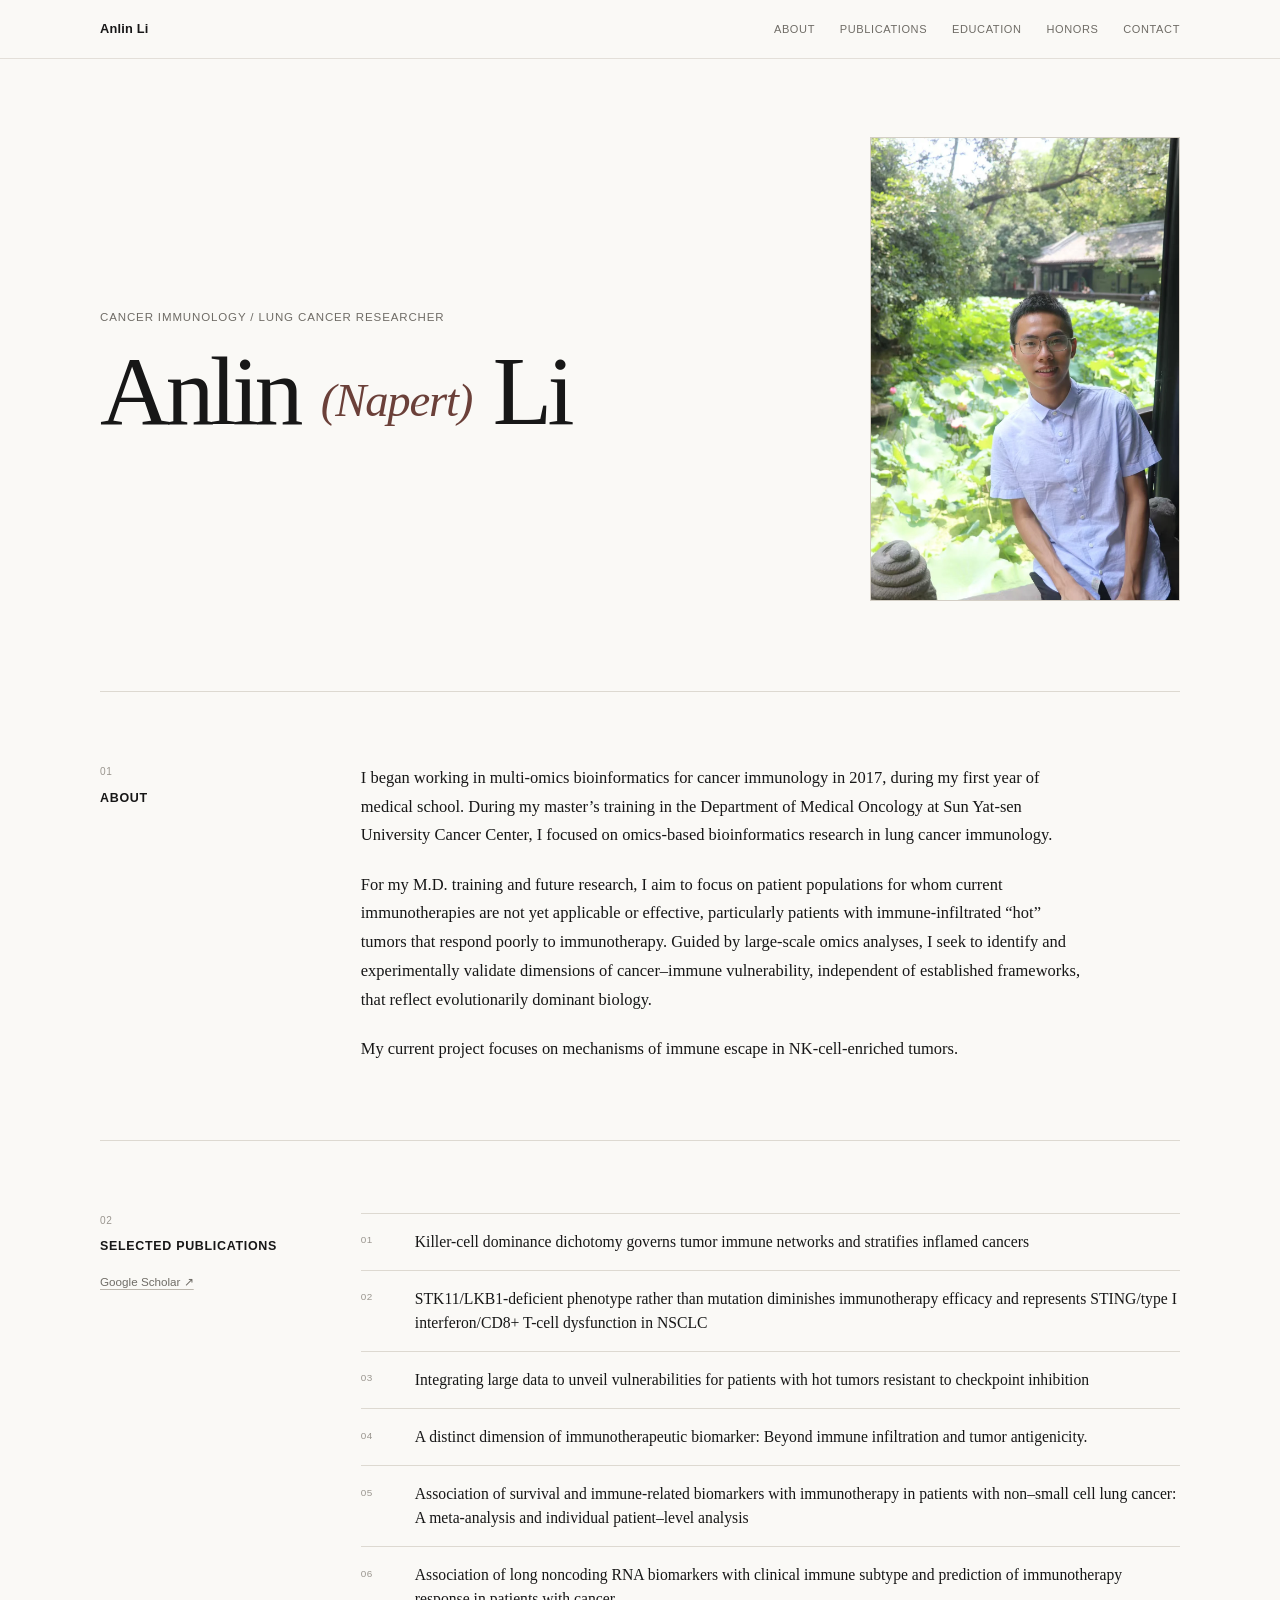
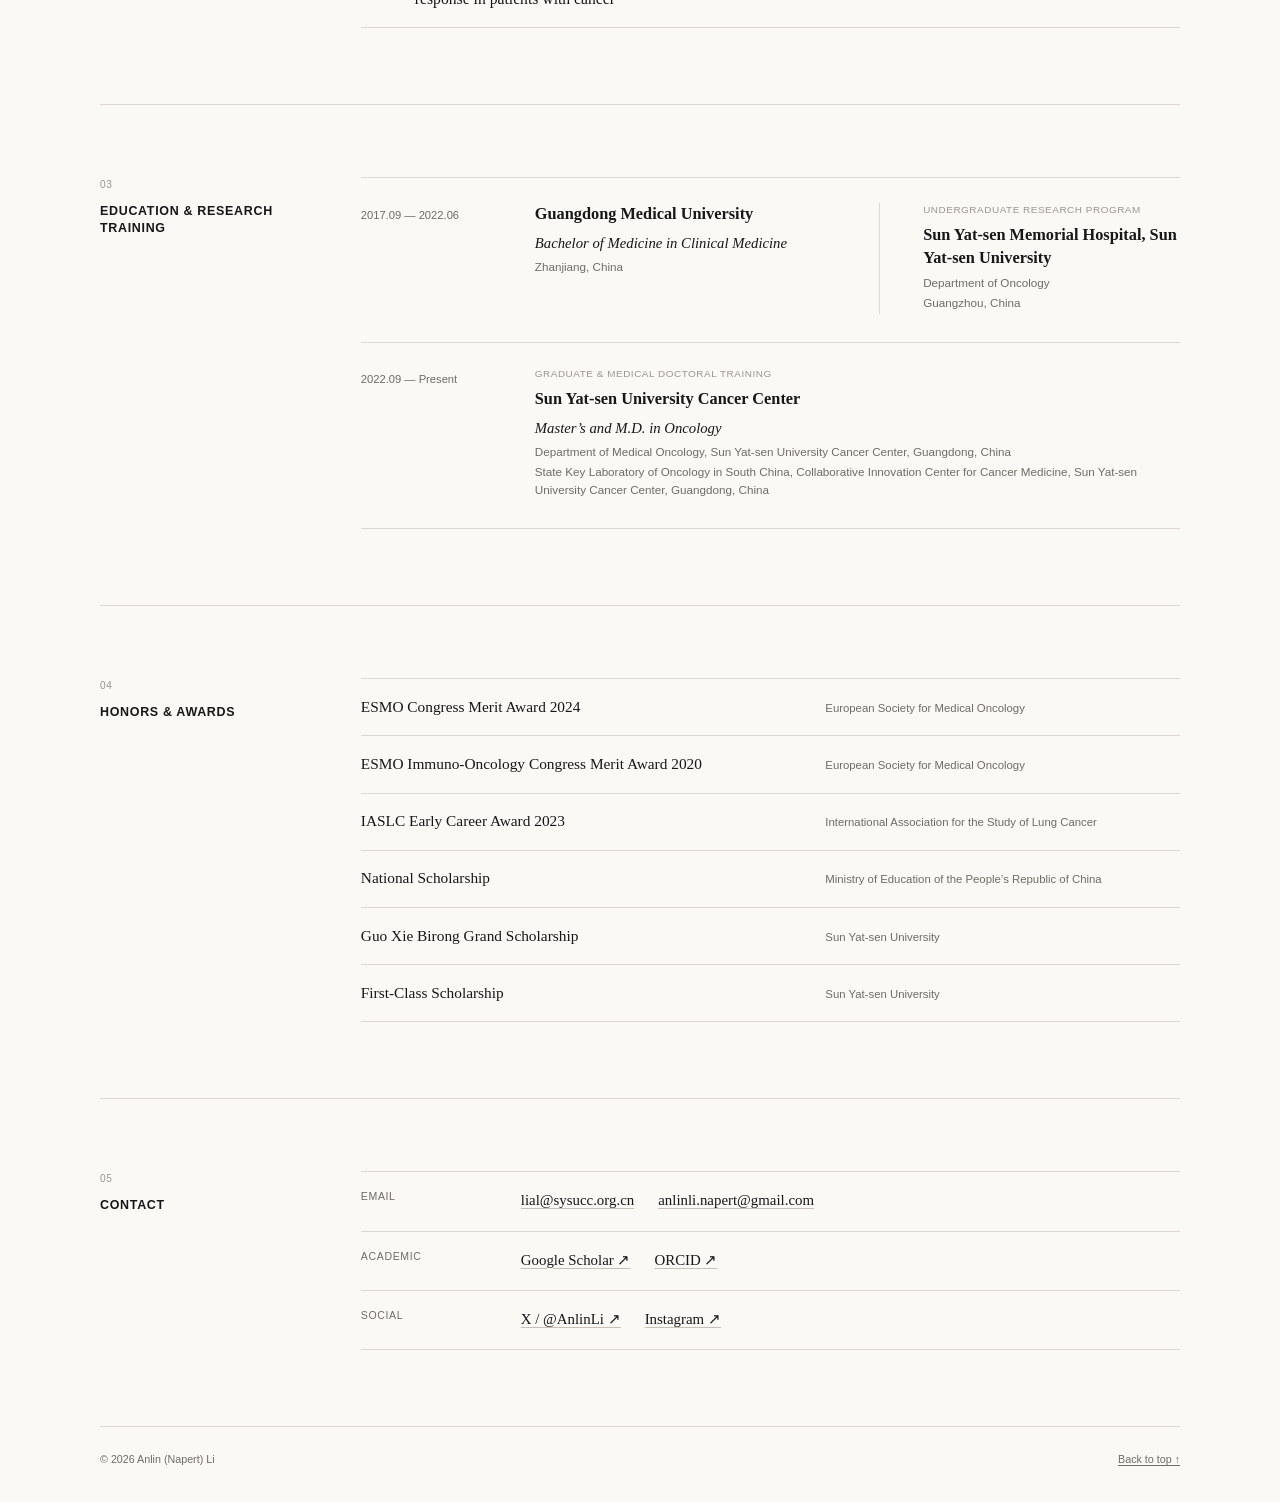
==== index.html @ 98a757c0 "Publish approved V7 academic website with award years" ====
<!doctype html>
<html lang="en">
<head>
  <meta charset="utf-8" />
  <meta name="viewport" content="width=device-width, initial-scale=1" />
  <meta name="theme-color" content="#faf9f6" />
  <meta name="description" content="Anlin (Napert) Li — Cancer Immunology / Lung Cancer Researcher at Sun Yat-sen University Cancer Center." />
  <meta name="author" content="Anlin (Napert) Li" />
  <meta name="robots" content="index, follow" />
  <link rel="canonical" href="https://nptl1201.github.io/" />

  <meta property="og:title" content="Anlin (Napert) Li" />
  <meta property="og:description" content="Cancer Immunology / Lung Cancer Researcher at Sun Yat-sen University Cancer Center." />
  <meta property="og:type" content="profile" />
  <meta property="og:url" content="https://nptl1201.github.io/" />
  <meta property="og:image" content="https://nptl1201.github.io/assets/anlin-li.jpg" />
  <meta property="og:image:alt" content="Portrait of Anlin (Napert) Li" />
  <meta property="og:site_name" content="Anlin (Napert) Li" />
  <meta name="twitter:card" content="summary_large_image" />
  <meta name="twitter:title" content="Anlin (Napert) Li" />
  <meta name="twitter:description" content="Cancer Immunology / Lung Cancer Researcher." />
  <meta name="twitter:image" content="https://nptl1201.github.io/assets/anlin-li.jpg" />

  <title>Anlin (Napert) Li — Cancer Immunology / Lung Cancer Researcher</title>
  <link rel="icon" href="assets/favicon.svg" type="image/svg+xml" />
  <link rel="stylesheet" href="style.css" />
  <script type="application/ld+json">
{
  "@context": "https://schema.org",
  "@type": "Person",
  "name": "Anlin Li",
  "alternateName": [
    "Anlin (Napert) Li",
    "Napert Li"
  ],
  "url": "https://nptl1201.github.io/",
  "image": "https://nptl1201.github.io/assets/anlin-li.jpg",
  "jobTitle": "Cancer Immunology / Lung Cancer Researcher",
  "affiliation": {
    "@type": "Organization",
    "name": "Sun Yat-sen University Cancer Center"
  },
  "sameAs": [
    "https://github.com/NPTL1201",
    "https://scholar.google.com.hk/citations?hl=en&user=26RevScAAAAJ&view_op=list_works&sortby=pubdate",
    "https://orcid.org/0000-0002-2717-7768",
    "https://x.com/AnlinLi",
    "https://www.instagram.com/anlin_napert_li/"
  ]
}
  </script>
</head>
<body>
  <a class="skip-link" href="#main">Skip to content</a>

  <header class="site-header" id="top">
    <div class="header-inner">
      <a class="site-name" href="#top" aria-label="Anlin Li home">Anlin Li</a>
      <button class="nav-toggle" type="button" aria-expanded="false" aria-controls="site-nav">Menu</button>
      <nav class="site-nav" id="site-nav" aria-label="Primary navigation">
        <a href="#about">About</a>
        <a href="#publications">Publications</a>
        <a href="#education">Education</a>
        <a href="#honors">Honors</a>
        <a href="#contact">Contact</a>
      </nav>
    </div>
  </header>

  <main id="main">
    <section class="hero page-width" aria-labelledby="hero-title">
      <div class="hero-copy">
        <p class="role">Cancer Immunology / Lung Cancer Researcher</p>
        <h1 id="hero-title">Anlin <span>(Napert)</span> Li</h1>
      </div>

      <figure class="portrait">
        <picture>
          <source srcset="assets/anlin-li.webp" type="image/webp" />
          <img src="assets/anlin-li.jpg" alt="Portrait of Anlin Li" width="1120" height="1680" />
        </picture>
      </figure>
    </section>

    <section class="content-section page-width" id="about" aria-labelledby="about-title">
      <header class="section-title">
        <p>01</p>
        <h2 id="about-title">About</h2>
      </header>
      <div class="section-content biography">
        <p>I began working in multi-omics bioinformatics for cancer immunology in 2017, during my first year of medical school. During my master’s training in the Department of Medical Oncology at Sun Yat-sen University Cancer Center, I focused on omics-based bioinformatics research in lung cancer immunology.</p>
        <p>For my M.D. training and future research, I aim to focus on patient populations for whom current immunotherapies are not yet applicable or effective, particularly patients with immune-infiltrated “hot” tumors that respond poorly to immunotherapy. Guided by large-scale omics analyses, I seek to identify and experimentally validate dimensions of cancer–immune vulnerability, independent of established frameworks, that reflect evolutionarily dominant biology.</p>
        <p>My current project focuses on mechanisms of immune escape in NK-cell-enriched tumors.</p>
      </div>
    </section>

    <section class="content-section page-width" id="publications" aria-labelledby="publications-title">
      <header class="section-title section-title-with-link">
        <div>
          <p>02</p>
          <h2 id="publications-title">Selected publications</h2>
        </div>
        <a class="small-link" href="https://scholar.google.com.hk/citations?hl=en&user=26RevScAAAAJ&view_op=list_works&sortby=pubdate" target="_blank" rel="noreferrer">Google Scholar ↗</a>
      </header>
      <ol class="publication-list section-content">
        <li><span>Killer-cell dominance dichotomy governs tumor immune networks and stratifies inflamed cancers</span></li>
        <li><span>STK11/LKB1-deficient phenotype rather than mutation diminishes immunotherapy efficacy and represents STING/type I interferon/CD8+ T-cell dysfunction in NSCLC</span></li>
        <li><span>Integrating large data to unveil vulnerabilities for patients with hot tumors resistant to checkpoint inhibition</span></li>
        <li><span>A distinct dimension of immunotherapeutic biomarker: Beyond immune infiltration and tumor antigenicity.</span></li>
        <li><span>Association of survival and immune-related biomarkers with immunotherapy in patients with non–small cell lung cancer: A meta-analysis and individual patient–level analysis</span></li>
        <li><span>Association of long noncoding RNA biomarkers with clinical immune subtype and prediction of immunotherapy response in patients with cancer</span></li>
      </ol>
    </section>

    <section class="content-section page-width" id="education" aria-labelledby="education-title">
      <header class="section-title">
        <p>03</p>
        <h2 id="education-title">Education &amp; research training</h2>
      </header>
      <div class="education-list section-content">
        <article class="education-period">
          <div class="period-date">2017.09 — 2022.06</div>
          <div class="parallel-training">
            <div class="training-block">
              <h3>Guangdong Medical University</h3>
              <p class="training-type">Bachelor of Medicine in Clinical Medicine</p>
              <p class="place">Zhanjiang, China</p>
            </div>
            <div class="training-block">
              <p class="training-label">Undergraduate Research Program</p>
              <h3>Sun Yat-sen Memorial Hospital, Sun Yat-sen University</h3>
              <p class="institution-detail">Department of Oncology</p>
              <p class="place">Guangzhou, China</p>
            </div>
          </div>
        </article>

        <article class="education-period">
          <div class="period-date">2022.09 — Present</div>
          <div class="training-block full-width">
            <p class="training-label">Graduate &amp; Medical Doctoral Training</p>
            <h3>Sun Yat-sen University Cancer Center</h3>
            <p class="training-type">Master’s and M.D. in Oncology</p>
            <p class="institution-detail">Department of Medical Oncology, Sun Yat-sen University Cancer Center, Guangdong, China</p>
            <p class="institution-detail">State Key Laboratory of Oncology in South China, Collaborative Innovation Center for Cancer Medicine, Sun Yat-sen University Cancer Center, Guangdong, China</p>
          </div>
        </article>
      </div>
    </section>

    <section class="content-section page-width" id="honors" aria-labelledby="honors-title">
      <header class="section-title">
        <p>04</p>
        <h2 id="honors-title">Honors &amp; awards</h2>
      </header>
      <ul class="honors-list section-content">
        <li><strong>ESMO Congress Merit Award 2024</strong><span>European Society for Medical Oncology</span></li>
        <li><strong>ESMO Immuno-Oncology Congress Merit Award 2020</strong><span>European Society for Medical Oncology</span></li>
        <li><strong>IASLC Early Career Award 2023</strong><span>International Association for the Study of Lung Cancer</span></li>
        <li><strong>National Scholarship</strong><span>Ministry of Education of the People’s Republic of China</span></li>
        <li><strong>Guo Xie Birong Grand Scholarship</strong><span>Sun Yat-sen University</span></li>
        <li><strong>First-Class Scholarship</strong><span>Sun Yat-sen University</span></li>
      </ul>
    </section>

    <section class="content-section page-width" id="contact" aria-labelledby="contact-title">
      <header class="section-title">
        <p>05</p>
        <h2 id="contact-title">Contact</h2>
      </header>
      <div class="contact-list section-content">
        <div class="contact-row">
          <span>Email</span>
          <div>
            <a href="mailto:lial@sysucc.org.cn">lial@sysucc.org.cn</a>
            <a href="mailto:anlinli.napert@gmail.com">anlinli.napert@gmail.com</a>
          </div>
        </div>
        <div class="contact-row">
          <span>Academic</span>
          <div>
            <a href="https://scholar.google.com.hk/citations?hl=en&user=26RevScAAAAJ&view_op=list_works&sortby=pubdate" target="_blank" rel="noreferrer">Google Scholar ↗</a>
            <a href="https://orcid.org/0000-0002-2717-7768" target="_blank" rel="noreferrer">ORCID ↗</a>
          </div>
        </div>
        <div class="contact-row">
          <span>Social</span>
          <div>
            <a href="https://x.com/AnlinLi" target="_blank" rel="noreferrer">X / @AnlinLi ↗</a>
            <a href="https://www.instagram.com/anlin_napert_li/" target="_blank" rel="noreferrer">Instagram ↗</a>
          </div>
        </div>
      </div>
    </section>
  </main>

  <footer class="site-footer page-width">
    <p>© 2026 Anlin (Napert) Li</p>
    <a href="#top">Back to top ↑</a>
  </footer>

  <script src="script.js"></script>
</body>
</html>
---- style.css ----
:root {
  --bg: #faf9f6;
  --ink: #171717;
  --muted: #6f6c66;
  --soft: #9a968f;
  --line: #ddd9d1;
  --accent: #6b4039;
  --max: 1080px;
  --serif: "Iowan Old Style", "Palatino Linotype", Palatino, Georgia, "Times New Roman", serif;
  --sans: -apple-system, BlinkMacSystemFont, "Segoe UI", Helvetica, Arial, sans-serif;
}

* { box-sizing: border-box; }
html { scroll-behavior: smooth; }
body {
  margin: 0;
  background: var(--bg);
  color: var(--ink);
  font-family: var(--serif);
  font-size: 17px;
  line-height: 1.68;
  text-rendering: optimizeLegibility;
  -webkit-font-smoothing: antialiased;
}

::selection { background: #e7dfd8; color: var(--ink); }
a { color: inherit; }
img { display: block; max-width: 100%; }

.skip-link {
  position: absolute;
  left: -9999px;
  top: 0;
  z-index: 100;
  background: var(--ink);
  color: var(--bg);
  padding: .6rem .9rem;
  font-family: var(--sans);
  font-size: .78rem;
}
.skip-link:focus { left: 0; }

.page-width {
  width: min(calc(100% - 64px), var(--max));
  margin-inline: auto;
}

.site-header {
  position: sticky;
  top: 0;
  z-index: 50;
  background: rgba(250, 249, 246, .96);
  border-bottom: 1px solid rgba(221, 217, 209, .78);
  backdrop-filter: blur(9px);
}
.header-inner {
  width: min(calc(100% - 64px), var(--max));
  min-height: 58px;
  margin-inline: auto;
  display: flex;
  align-items: center;
  justify-content: space-between;
  gap: 2rem;
}
.site-name {
  font-family: var(--sans);
  font-size: .8rem;
  font-weight: 600;
  letter-spacing: .015em;
  text-decoration: none;
}
.site-nav {
  display: flex;
  align-items: center;
  gap: 1.55rem;
}
.site-nav a,
.nav-toggle {
  font-family: var(--sans);
  font-size: .69rem;
  letter-spacing: .055em;
  text-transform: uppercase;
}
.site-nav a {
  color: var(--muted);
  text-decoration: none;
}
.site-nav a:hover,
.site-nav a:focus-visible { color: var(--ink); }
.nav-toggle {
  display: none;
  border: 0;
  background: transparent;
  color: var(--ink);
  padding: .4rem 0;
}

.hero {
  min-height: 620px;
  padding-block: 78px 90px;
  display: grid;
  grid-template-columns: minmax(0, 1fr) 310px;
  align-items: center;
  gap: clamp(4rem, 9vw, 7.5rem);
}
.hero-copy { padding-top: 8px; }
.role {
  margin: 0 0 1.15rem;
  font-family: var(--sans);
  font-size: .72rem;
  font-weight: 500;
  letter-spacing: .075em;
  text-transform: uppercase;
  color: var(--muted);
}
.hero h1 {
  margin: 0;
  max-width: 650px;
  font-size: clamp(4.1rem, 7.6vw, 6.35rem);
  line-height: .94;
  font-weight: 500;
  letter-spacing: -.047em;
}
.hero h1 span {
  display: inline-block;
  margin-inline: .05em .015em;
  color: var(--accent);
  font-size: .48em;
  font-style: italic;
  font-weight: 400;
  letter-spacing: -.025em;
  vertical-align: .17em;
}
.small-link {
  font-family: var(--sans);
  font-size: .73rem;
  color: var(--muted);
  text-underline-offset: .24em;
  text-decoration-thickness: 1px;
  text-decoration-color: #bcb7ae;
}
.small-link:hover { color: var(--ink); }

.portrait {
  margin: 0;
  justify-self: end;
  width: 310px;
}
.portrait img {
  width: 100%;
  height: auto;
  object-fit: contain;
  border: 1px solid #d3cec5;
}

.content-section {
  display: grid;
  grid-template-columns: 184px minmax(0, 1fr);
  column-gap: clamp(2.75rem, 6vw, 5.5rem);
  padding-block: 72px 76px;
  border-top: 1px solid var(--line);
}
.section-title { align-self: start; }
.section-title p {
  margin: 0 0 .55rem;
  font-family: var(--sans);
  font-size: .63rem;
  letter-spacing: .075em;
  color: var(--soft);
}
.section-title h2 {
  margin: 0;
  font-family: var(--sans);
  font-size: .78rem;
  line-height: 1.35;
  font-weight: 600;
  letter-spacing: .055em;
  text-transform: uppercase;
}
.section-title-with-link {
  display: flex;
  flex-direction: column;
  gap: 1.05rem;
}
.small-link { width: fit-content; }
.section-content { min-width: 0; }

.biography {
  max-width: 730px;
  font-size: 1.03rem;
  line-height: 1.74;
}
.biography p { margin: 0 0 1.3rem; }
.biography p:last-child { margin-bottom: 0; }

.publication-list {
  list-style: none;
  counter-reset: publications;
  margin: 0;
  padding: 0;
  border-top: 1px solid var(--line);
}
.publication-list li {
  counter-increment: publications;
  display: grid;
  grid-template-columns: 38px 1fr;
  gap: 1rem;
  padding: 1rem 0 1.05rem;
  border-bottom: 1px solid var(--line);
}
.publication-list li::before {
  content: counter(publications, decimal-leading-zero);
  padding-top: .15rem;
  font-family: var(--sans);
  font-size: .62rem;
  color: var(--soft);
  letter-spacing: .035em;
}
.publication-list span {
  max-width: 770px;
  font-size: .98rem;
  line-height: 1.5;
}

.education-list { border-top: 1px solid var(--line); }
.education-period {
  display: grid;
  grid-template-columns: 138px 1fr;
  gap: 2.25rem;
  padding: 1.55rem 0 1.7rem;
  border-bottom: 1px solid var(--line);
}
.period-date {
  padding-top: .16rem;
  font-family: var(--sans);
  font-size: .7rem;
  color: var(--muted);
  white-space: nowrap;
}
.parallel-training {
  display: grid;
  grid-template-columns: repeat(2, minmax(0, 1fr));
  gap: 2.7rem;
}
.training-block + .training-block {
  border-left: 1px solid var(--line);
  padding-left: 2.7rem;
}
.training-label {
  margin: 0 0 .48rem !important;
  font-family: var(--sans);
  font-size: .62rem !important;
  line-height: 1.35;
  letter-spacing: .055em;
  text-transform: uppercase;
  color: var(--soft);
}
.training-block h3 {
  margin: 0 0 .32rem;
  font-size: 1.02rem;
  line-height: 1.38;
  font-weight: 600;
}
.training-block p { margin: .16rem 0; }
.training-type {
  font-size: .92rem;
  font-style: italic;
}
.institution-detail,
.place {
  font-family: var(--sans);
  font-size: .73rem;
  line-height: 1.5;
  color: var(--muted);
}
.full-width + .full-width { border-left: 0; padding-left: 0; }

.honors-list {
  list-style: none;
  margin: 0;
  padding: 0;
  border-top: 1px solid var(--line);
}
.honors-list li {
  display: grid;
  grid-template-columns: minmax(0, 1fr) minmax(240px, .82fr);
  gap: 2rem;
  align-items: baseline;
  padding: .92rem 0 .98rem;
  border-bottom: 1px solid var(--line);
}
.honors-list strong {
  font-size: .96rem;
  font-weight: 500;
}
.honors-list span {
  font-family: var(--sans);
  font-size: .71rem;
  line-height: 1.5;
  color: var(--muted);
}

.contact-list { border-top: 1px solid var(--line); }
.contact-row {
  display: grid;
  grid-template-columns: 128px 1fr;
  gap: 2rem;
  padding: 1rem 0 1.08rem;
  border-bottom: 1px solid var(--line);
}
.contact-row > span {
  font-family: var(--sans);
  font-size: .66rem;
  letter-spacing: .06em;
  text-transform: uppercase;
  color: var(--muted);
}
.contact-row div {
  display: flex;
  flex-wrap: wrap;
  gap: .3rem 1.5rem;
}
.contact-row a {
  font-size: .93rem;
  text-underline-offset: .2em;
  text-decoration-thickness: 1px;
  text-decoration-color: #c5c0b8;
}
.contact-row a:hover { color: var(--accent); }

.site-footer {
  padding-block: 23px 34px;
  border-top: 1px solid var(--line);
  display: flex;
  align-items: baseline;
  justify-content: space-between;
  gap: 1rem;
  font-family: var(--sans);
  font-size: .67rem;
  color: var(--muted);
}
.site-footer p { margin: 0; }
.site-footer a { color: inherit; text-underline-offset: .2em; }

@media (max-width: 900px) {
  .hero {
    grid-template-columns: minmax(0, 1fr) 270px;
    gap: 3.2rem;
    min-height: 570px;
  }
  .portrait { width: 270px; }
  .content-section { grid-template-columns: 150px minmax(0, 1fr); }
  .education-period { grid-template-columns: 120px 1fr; gap: 1.75rem; }
  .parallel-training { gap: 1.7rem; }
  .training-block + .training-block { padding-left: 1.7rem; }
}

@media (max-width: 720px) {
  .page-width,
  .header-inner { width: min(calc(100% - 36px), var(--max)); }
  .site-header { position: relative; backdrop-filter: none; }
  .header-inner { min-height: 58px; flex-wrap: wrap; }
  .nav-toggle { display: block; cursor: pointer; }
  .site-nav {
    display: none;
    width: 100%;
    flex-direction: column;
    align-items: flex-start;
    gap: 0;
    padding: .15rem 0 .7rem;
  }
  .site-nav.open { display: flex; }
  .site-nav a { width: 100%; padding: .45rem 0; }

  .hero {
    min-height: auto;
    grid-template-columns: 1fr;
    padding-block: 50px 58px;
    gap: 2.45rem;
  }
  .hero h1 { font-size: clamp(3.55rem, 18vw, 5.45rem); }
  .portrait { justify-self: start; width: min(78vw, 330px); }

  .content-section {
    grid-template-columns: 1fr;
    gap: 1.65rem;
    padding-block: 52px 56px;
  }
  .section-title-with-link { gap: .8rem; }
  .publication-list li { grid-template-columns: 32px 1fr; }

  .education-period { grid-template-columns: 1fr; gap: .75rem; }
  .parallel-training { grid-template-columns: 1fr; gap: 1.35rem; }
  .training-block + .training-block {
    border-left: 0;
    border-top: 1px solid var(--line);
    padding-left: 0;
    padding-top: 1.35rem;
  }

  .honors-list li { grid-template-columns: 1fr; gap: .18rem; }
  .contact-row { grid-template-columns: 1fr; gap: .42rem; }
  .contact-row div { flex-direction: column; gap: .2rem; align-items: flex-start; }
  .site-footer { padding-block: 20px 28px; }
}

@media (prefers-reduced-motion: reduce) {
  html { scroll-behavior: auto; }
}

@media print {
  .site-header, .nav-toggle, .hero-links, .site-footer a { display: none !important; }
  body { background: white; color: black; font-size: 11pt; }
  .page-width { width: 100%; max-width: none; }
  .hero { min-height: 0; padding: 20pt 0; }
  .content-section { padding: 18pt 0; }
}
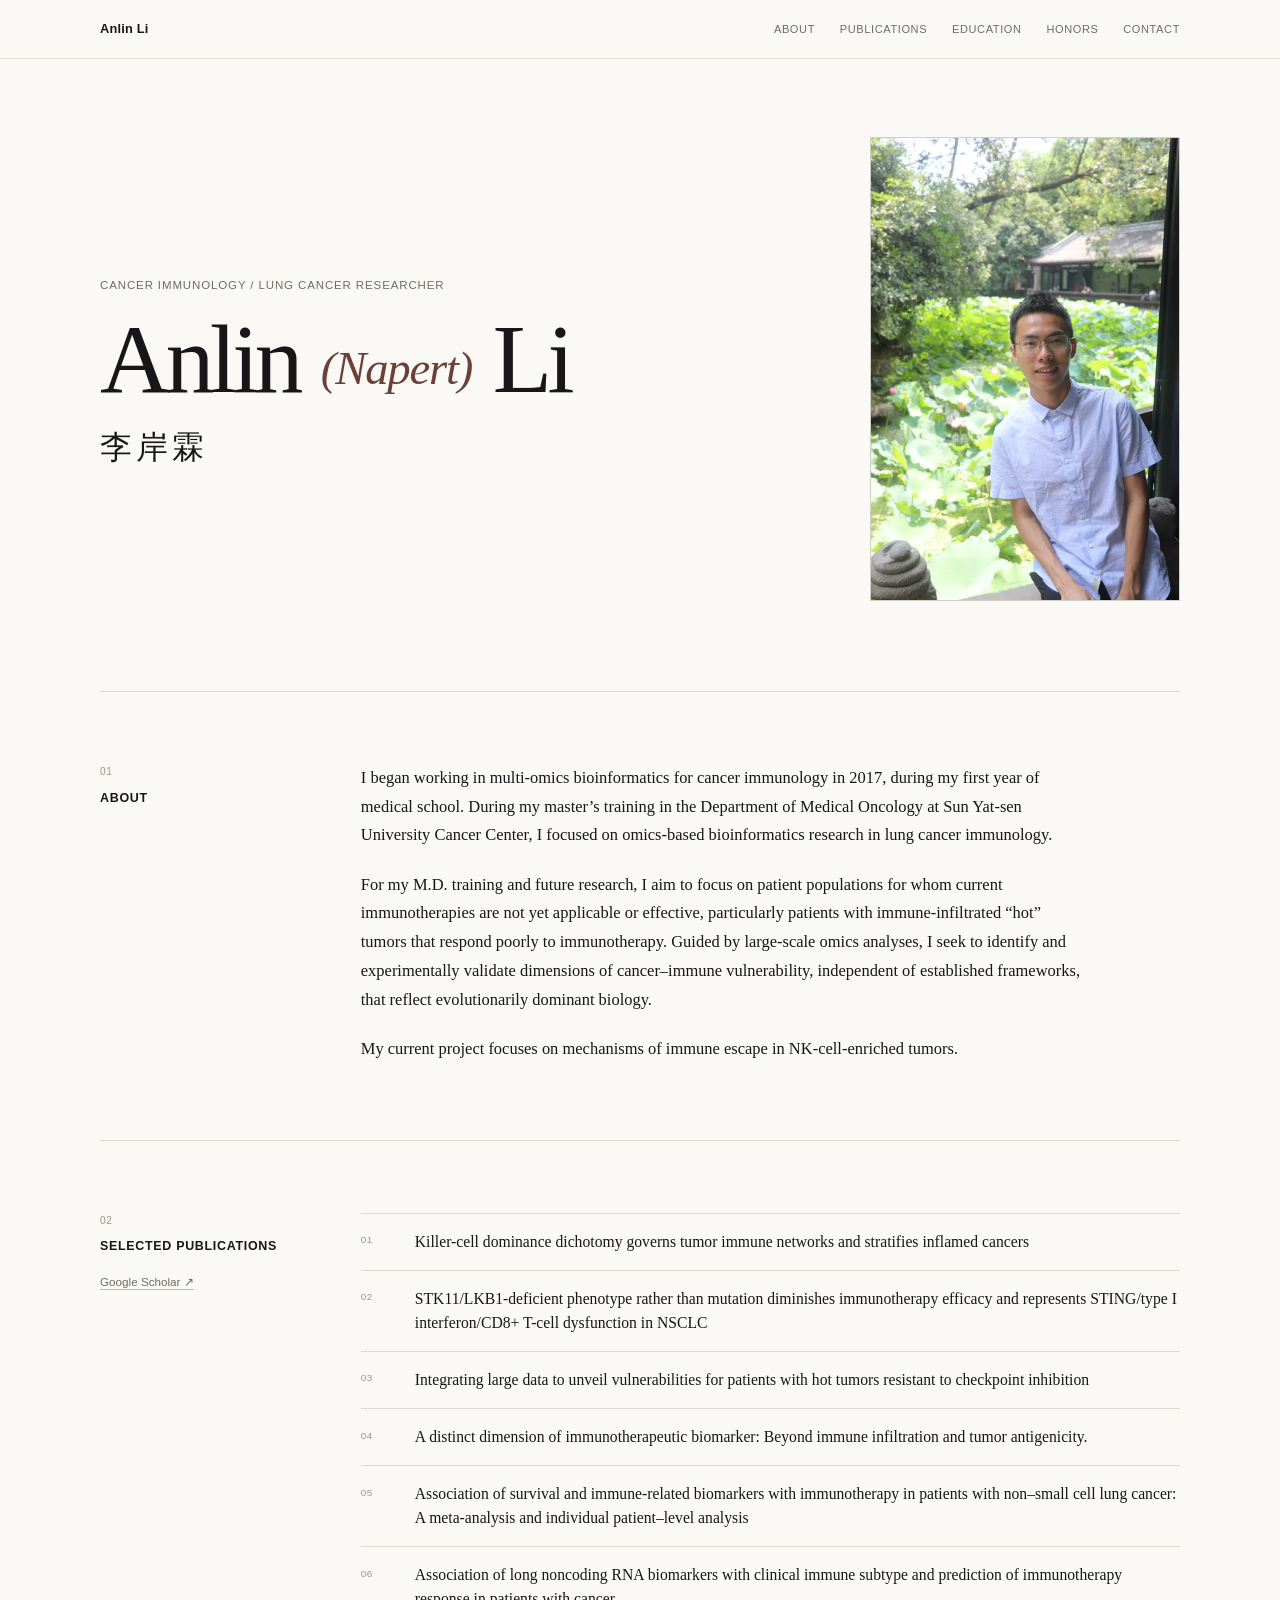
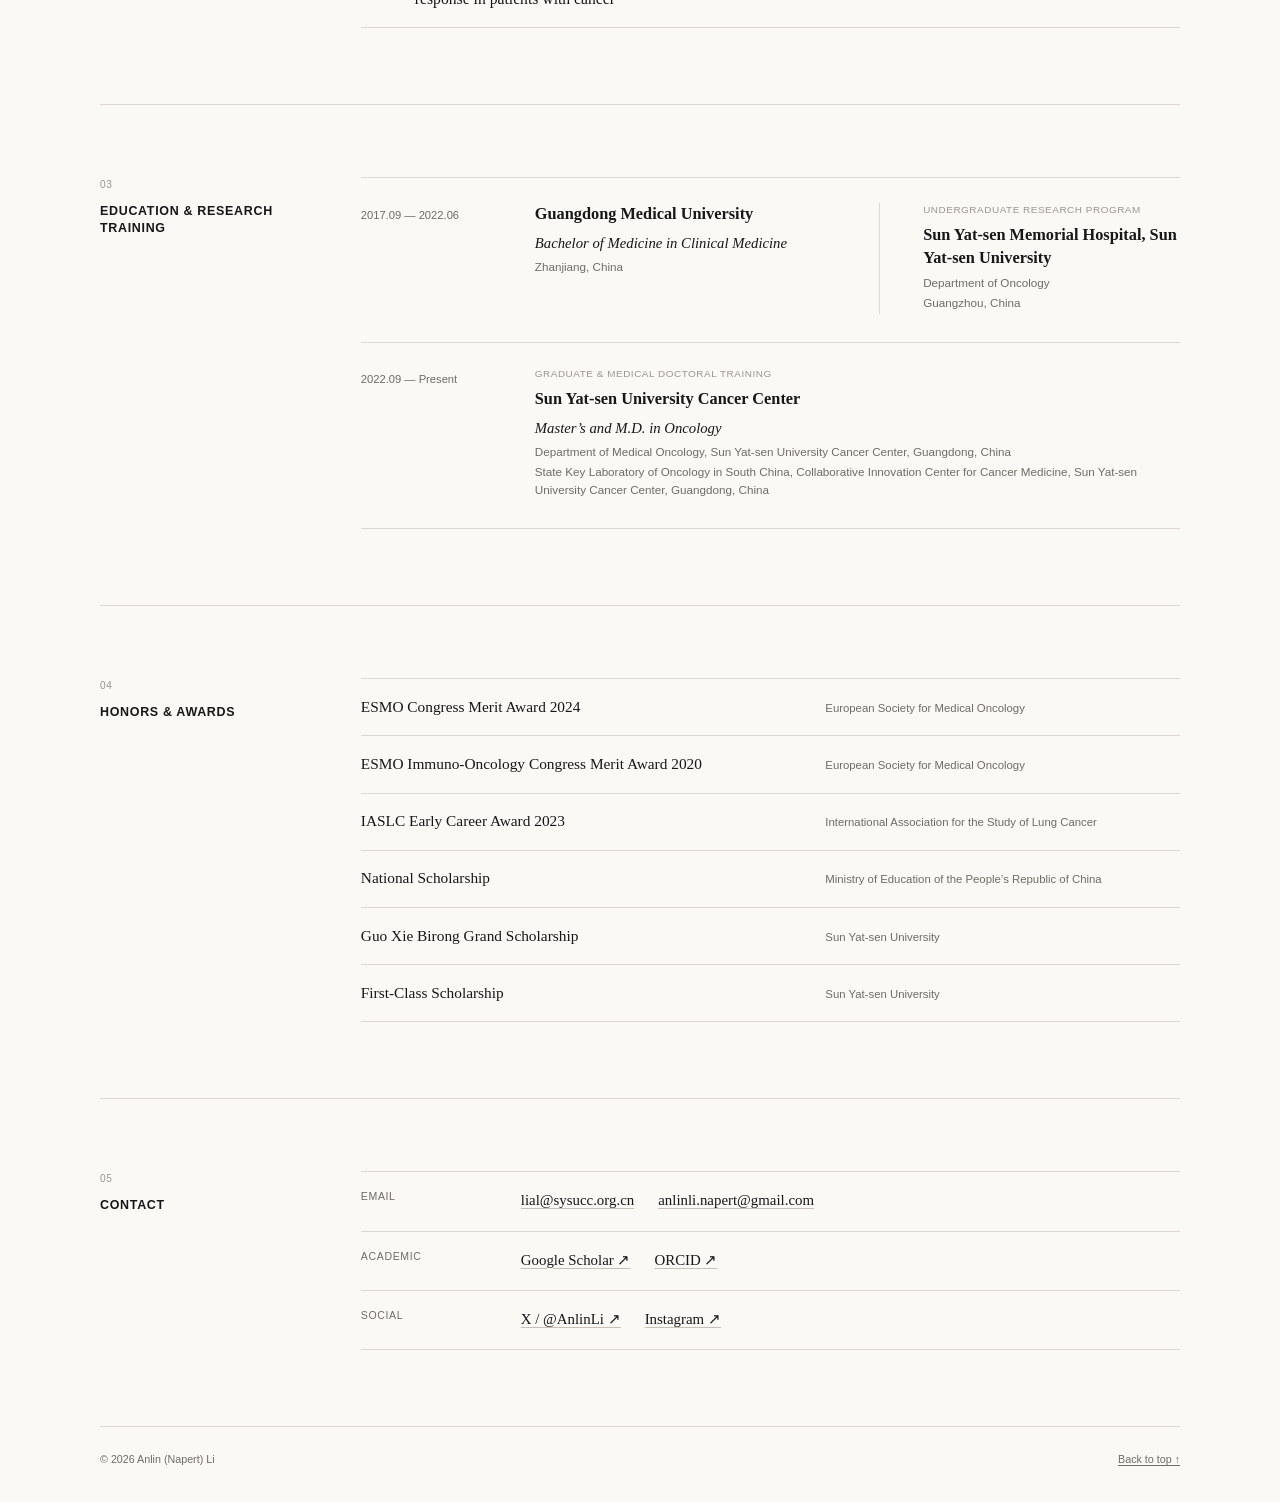
==== commit a65b2ae7: "Add Chinese name and explicit Anlin Li website metadata" ====
--- a/index.html
+++ b/index.html
@@ -4,26 +4,39 @@
   <meta charset="utf-8" />
   <meta name="viewport" content="width=device-width, initial-scale=1" />
   <meta name="theme-color" content="#faf9f6" />
-  <meta name="description" content="Anlin (Napert) Li — Cancer Immunology / Lung Cancer Researcher at Sun Yat-sen University Cancer Center." />
-  <meta name="author" content="Anlin (Napert) Li" />
+  <meta name="description" content="Anlin (Napert) Li (李岸霖) — Cancer Immunology / Lung Cancer Researcher at Sun Yat-sen University Cancer Center." />
+  <meta name="author" content="Anlin Li (李岸霖)" />
   <meta name="robots" content="index, follow" />
   <link rel="canonical" href="https://nptl1201.github.io/" />
 
-  <meta property="og:title" content="Anlin (Napert) Li" />
+  <meta property="og:title" content="Anlin (Napert) Li | 李岸霖" />
   <meta property="og:description" content="Cancer Immunology / Lung Cancer Researcher at Sun Yat-sen University Cancer Center." />
   <meta property="og:type" content="profile" />
   <meta property="og:url" content="https://nptl1201.github.io/" />
   <meta property="og:image" content="https://nptl1201.github.io/assets/anlin-li.jpg" />
   <meta property="og:image:alt" content="Portrait of Anlin (Napert) Li" />
-  <meta property="og:site_name" content="Anlin (Napert) Li" />
+  <meta property="og:site_name" content="Anlin Li" />
   <meta name="twitter:card" content="summary_large_image" />
-  <meta name="twitter:title" content="Anlin (Napert) Li" />
+  <meta name="twitter:title" content="Anlin (Napert) Li | 李岸霖" />
   <meta name="twitter:description" content="Cancer Immunology / Lung Cancer Researcher." />
   <meta name="twitter:image" content="https://nptl1201.github.io/assets/anlin-li.jpg" />
 
-  <title>Anlin (Napert) Li — Cancer Immunology / Lung Cancer Researcher</title>
+  <title>Anlin (Napert) Li | 李岸霖 — Cancer Immunology / Lung Cancer Researcher</title>
   <link rel="icon" href="assets/favicon.svg" type="image/svg+xml" />
   <link rel="stylesheet" href="style.css" />
+  <script type="application/ld+json">
+{
+  "@context": "https://schema.org",
+  "@type": "WebSite",
+  "name": "Anlin Li",
+  "alternateName": [
+    "Anlin (Napert) Li",
+    "李岸霖",
+    "nptl1201.github.io"
+  ],
+  "url": "https://nptl1201.github.io/"
+}
+  </script>
   <script type="application/ld+json">
 {
   "@context": "https://schema.org",
@@ -31,7 +44,8 @@
   "name": "Anlin Li",
   "alternateName": [
     "Anlin (Napert) Li",
-    "Napert Li"
+    "Napert Li",
+    "李岸霖"
   ],
   "url": "https://nptl1201.github.io/",
   "image": "https://nptl1201.github.io/assets/anlin-li.jpg",
@@ -72,6 +86,7 @@
       <div class="hero-copy">
         <p class="role">Cancer Immunology / Lung Cancer Researcher</p>
         <h1 id="hero-title">Anlin <span>(Napert)</span> Li</h1>
+        <p class="chinese-name" lang="zh-Hans">李岸霖</p>
       </div>
 
       <figure class="portrait">
--- a/style.css
+++ b/style.css
@@ -130,6 +130,13 @@
   font-weight: 400;
   letter-spacing: -.025em;
   vertical-align: .17em;
+}
+.chinese-name {
+  margin: 1.25rem 0 0;
+  font-size: clamp(1.6rem, 3vw, 2rem);
+  line-height: 1.4;
+  font-weight: 400;
+  letter-spacing: .12em;
 }
 .small-link {
   font-family: var(--sans);
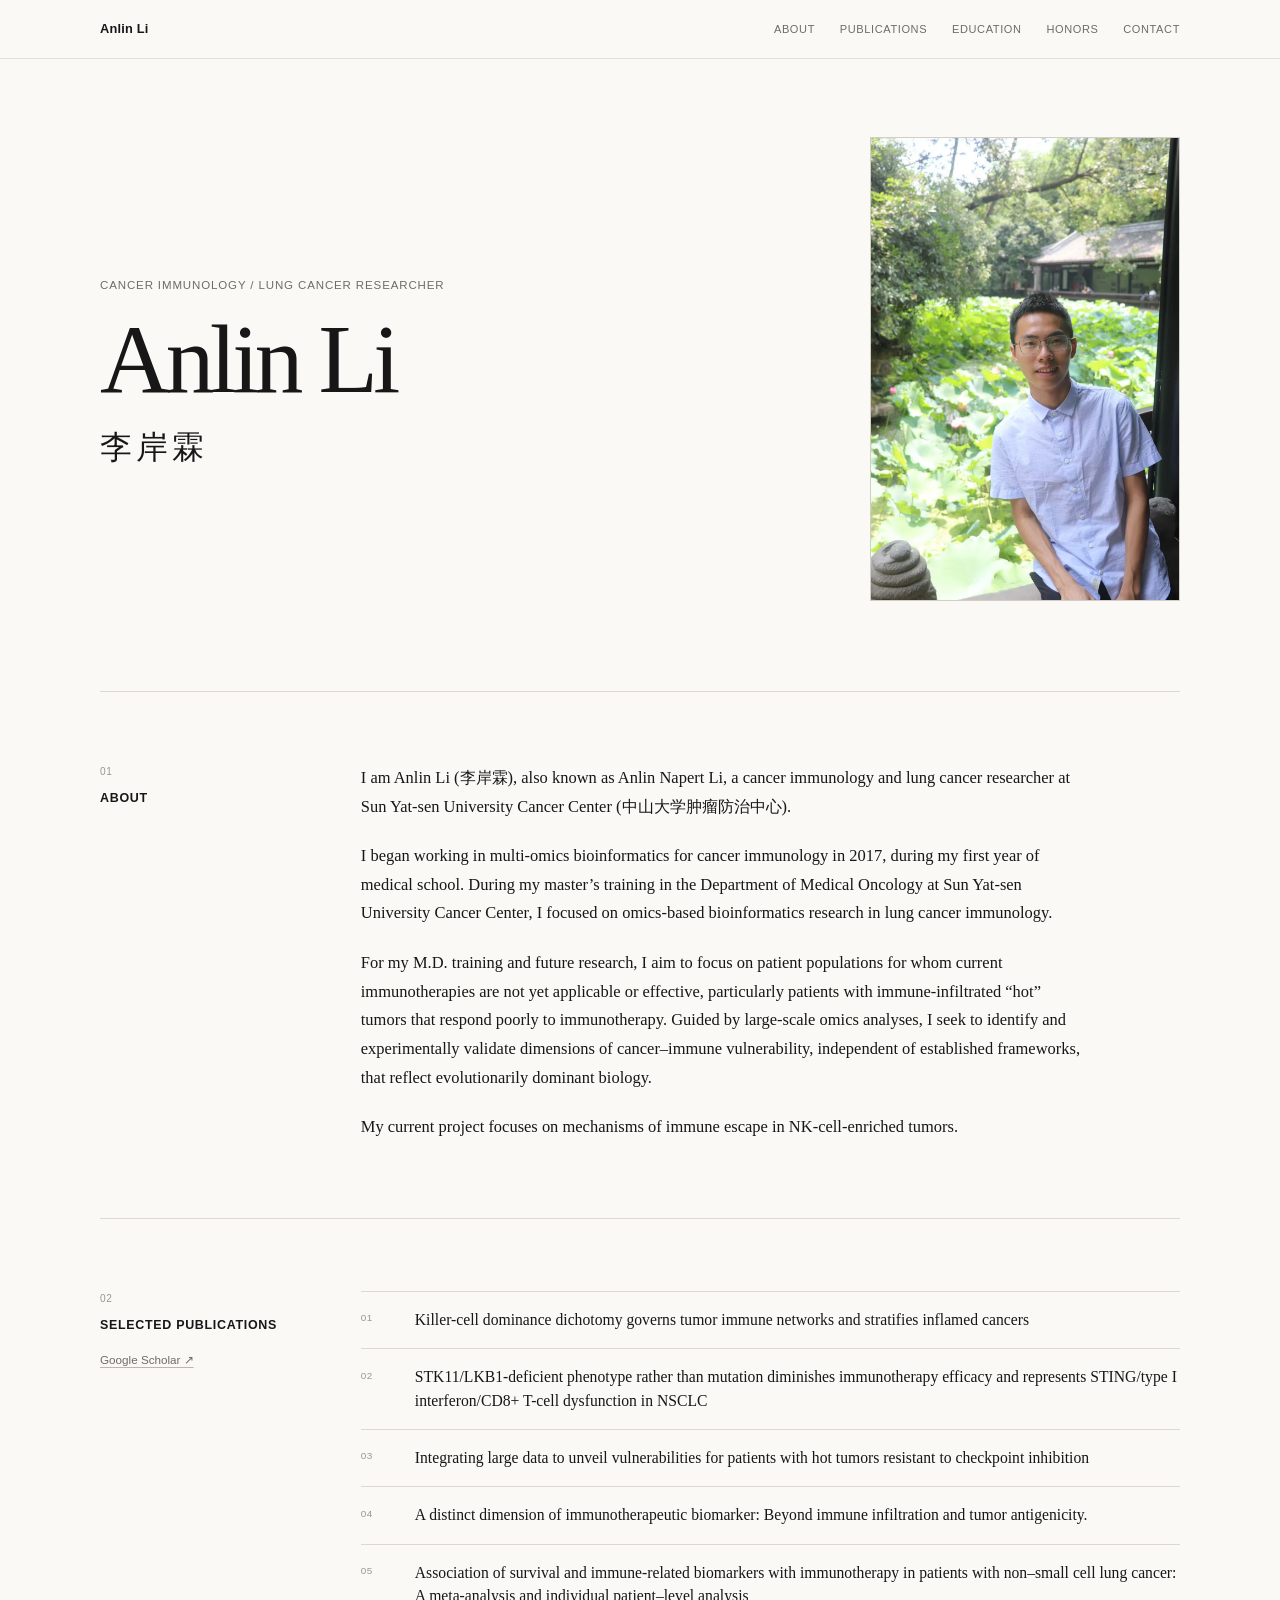
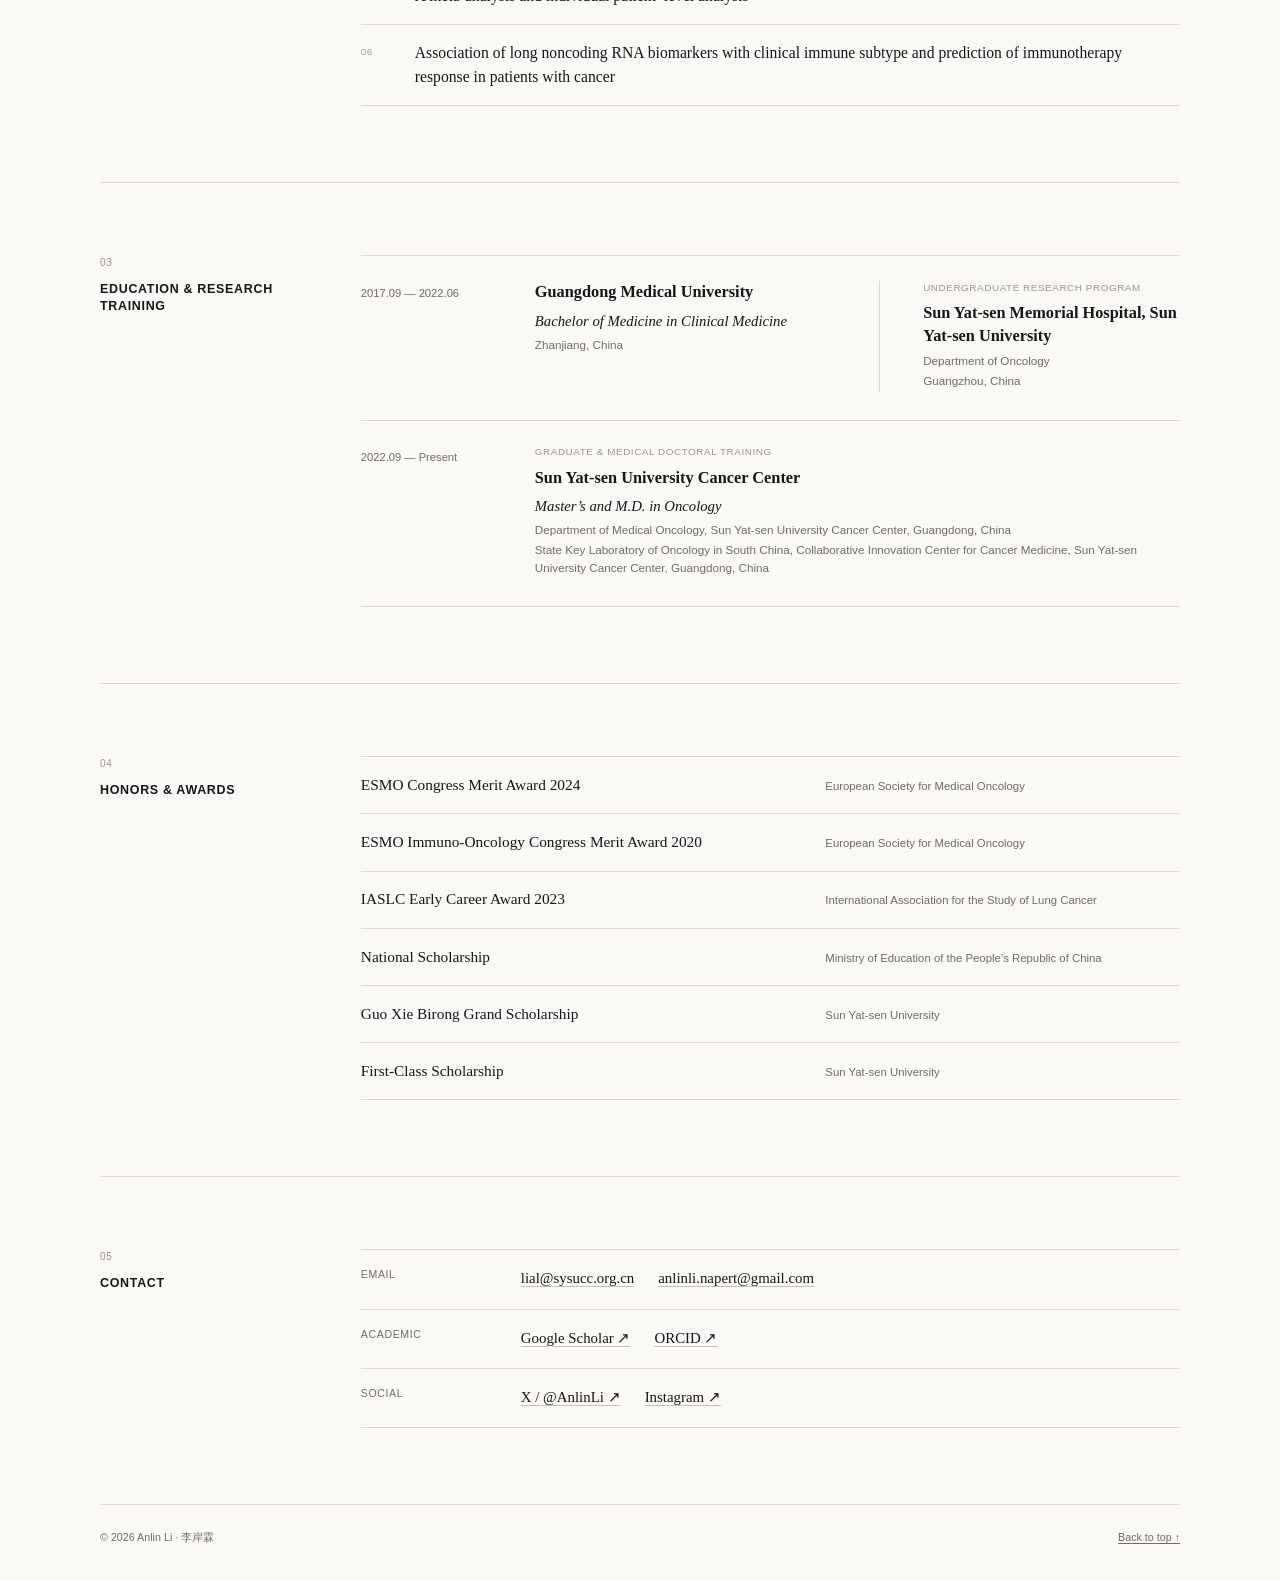
==== commit fa0b9712: "Unify Anlin Li and 李岸霖 across homepage and search metadata" ====
--- a/index.html
+++ b/index.html
@@ -4,32 +4,39 @@
   <meta charset="utf-8" />
   <meta name="viewport" content="width=device-width, initial-scale=1" />
   <meta name="theme-color" content="#faf9f6" />
-  <meta name="description" content="Anlin (Napert) Li (李岸霖) — Cancer Immunology / Lung Cancer Researcher at Sun Yat-sen University Cancer Center." />
+  <meta name="description" content="Anlin Li (李岸霖), also known as Anlin Napert Li, researches cancer immunology and lung cancer at Sun Yat-sen University Cancer Center (中山大学肿瘤防治中心)." />
   <meta name="author" content="Anlin Li (李岸霖)" />
-  <meta name="robots" content="index, follow" />
+  <meta name="robots" content="index, follow, max-image-preview:large" />
   <link rel="canonical" href="https://nptl1201.github.io/" />
 
-  <meta property="og:title" content="Anlin (Napert) Li | 李岸霖" />
-  <meta property="og:description" content="Cancer Immunology / Lung Cancer Researcher at Sun Yat-sen University Cancer Center." />
+  <meta property="og:title" content="Anlin Li（李岸霖）| Cancer Immunology" />
+  <meta property="og:description" content="Anlin Li (李岸霖), also known as Anlin Napert Li, researches cancer immunology and lung cancer at Sun Yat-sen University Cancer Center (中山大学肿瘤防治中心)." />
   <meta property="og:type" content="profile" />
   <meta property="og:url" content="https://nptl1201.github.io/" />
   <meta property="og:image" content="https://nptl1201.github.io/assets/anlin-li.jpg" />
-  <meta property="og:image:alt" content="Portrait of Anlin (Napert) Li" />
-  <meta property="og:site_name" content="Anlin Li" />
+  <meta property="og:image:type" content="image/jpeg" />
+  <meta property="og:image:width" content="1120" />
+  <meta property="og:image:height" content="1680" />
+  <meta property="og:image:alt" content="Portrait of Anlin Li (李岸霖)" />
+  <meta property="og:site_name" content="Anlin Li（李岸霖）" />
   <meta name="twitter:card" content="summary_large_image" />
-  <meta name="twitter:title" content="Anlin (Napert) Li | 李岸霖" />
-  <meta name="twitter:description" content="Cancer Immunology / Lung Cancer Researcher." />
+  <meta name="twitter:title" content="Anlin Li（李岸霖）| Cancer Immunology" />
+  <meta name="twitter:description" content="Anlin Li (李岸霖), also known as Anlin Napert Li, researches cancer immunology and lung cancer at Sun Yat-sen University Cancer Center (中山大学肿瘤防治中心)." />
   <meta name="twitter:image" content="https://nptl1201.github.io/assets/anlin-li.jpg" />
-
-  <title>Anlin (Napert) Li | 李岸霖 — Cancer Immunology / Lung Cancer Researcher</title>
+  <meta name="twitter:image:alt" content="Portrait of Anlin Li (李岸霖)" />
+
+  <title>Anlin Li（李岸霖）| Cancer Immunology</title>
   <link rel="icon" href="assets/favicon.svg" type="image/svg+xml" />
   <link rel="stylesheet" href="style.css" />
   <script type="application/ld+json">
 {
   "@context": "https://schema.org",
   "@type": "WebSite",
-  "name": "Anlin Li",
+  "@id": "https://nptl1201.github.io/#website",
+  "name": "Anlin Li（李岸霖）",
   "alternateName": [
+    "Anlin Li",
+    "Anlin Napert Li",
     "Anlin (Napert) Li",
     "李岸霖",
     "nptl1201.github.io"
@@ -40,27 +47,50 @@
   <script type="application/ld+json">
 {
   "@context": "https://schema.org",
-  "@type": "Person",
-  "name": "Anlin Li",
-  "alternateName": [
-    "Anlin (Napert) Li",
-    "Napert Li",
-    "李岸霖"
-  ],
+  "@type": "ProfilePage",
+  "@id": "https://nptl1201.github.io/#profile",
+  "name": "Anlin Li（李岸霖）| Cancer Immunology",
   "url": "https://nptl1201.github.io/",
-  "image": "https://nptl1201.github.io/assets/anlin-li.jpg",
-  "jobTitle": "Cancer Immunology / Lung Cancer Researcher",
-  "affiliation": {
-    "@type": "Organization",
-    "name": "Sun Yat-sen University Cancer Center"
+  "isPartOf": {
+    "@id": "https://nptl1201.github.io/#website"
   },
-  "sameAs": [
-    "https://github.com/NPTL1201",
-    "https://scholar.google.com.hk/citations?hl=en&user=26RevScAAAAJ&view_op=list_works&sortby=pubdate",
-    "https://orcid.org/0000-0002-2717-7768",
-    "https://x.com/AnlinLi",
-    "https://www.instagram.com/anlin_napert_li/"
-  ]
+  "primaryImageOfPage": {
+    "@type": "ImageObject",
+    "url": "https://nptl1201.github.io/assets/anlin-li.jpg",
+    "contentUrl": "https://nptl1201.github.io/assets/anlin-li.jpg",
+    "width": 1120,
+    "height": 1680,
+    "caption": "Anlin Li (李岸霖)"
+  },
+  "mainEntity": {
+    "@type": "Person",
+    "@id": "https://nptl1201.github.io/#person",
+    "name": "Anlin Li",
+    "givenName": "Anlin",
+    "familyName": "Li",
+    "alternateName": [
+      "Anlin Napert Li",
+      "Anlin (Napert) Li",
+      "Napert Li",
+      "李岸霖"
+    ],
+    "url": "https://nptl1201.github.io/",
+    "image": "https://nptl1201.github.io/assets/anlin-li.jpg",
+    "jobTitle": "Cancer Immunology / Lung Cancer Researcher",
+    "description": "Anlin Li (李岸霖), also known as Anlin Napert Li, researches cancer immunology and lung cancer at Sun Yat-sen University Cancer Center (中山大学肿瘤防治中心).",
+    "affiliation": {
+      "@type": "Organization",
+      "name": "Sun Yat-sen University Cancer Center",
+      "alternateName": "中山大学肿瘤防治中心"
+    },
+    "sameAs": [
+      "https://github.com/NPTL1201",
+      "https://scholar.google.com.hk/citations?hl=en&user=26RevScAAAAJ&view_op=list_works&sortby=pubdate",
+      "https://orcid.org/0000-0002-2717-7768",
+      "https://x.com/AnlinLi",
+      "https://www.instagram.com/anlin_napert_li/"
+    ]
+  }
 }
   </script>
 </head>
@@ -85,14 +115,14 @@
     <section class="hero page-width" aria-labelledby="hero-title">
       <div class="hero-copy">
         <p class="role">Cancer Immunology / Lung Cancer Researcher</p>
-        <h1 id="hero-title">Anlin <span>(Napert)</span> Li</h1>
+        <h1 id="hero-title">Anlin Li</h1>
         <p class="chinese-name" lang="zh-Hans">李岸霖</p>
       </div>
 
       <figure class="portrait">
         <picture>
           <source srcset="assets/anlin-li.webp" type="image/webp" />
-          <img src="assets/anlin-li.jpg" alt="Portrait of Anlin Li" width="1120" height="1680" />
+          <img src="assets/anlin-li.jpg" alt="Portrait of Anlin Li (李岸霖)" width="1120" height="1680" />
         </picture>
       </figure>
     </section>
@@ -103,6 +133,7 @@
         <h2 id="about-title">About</h2>
       </header>
       <div class="section-content biography">
+        <p>I am Anlin Li (<span lang="zh-Hans">李岸霖</span>), also known as Anlin Napert Li, a cancer immunology and lung cancer researcher at Sun Yat-sen University Cancer Center (<span lang="zh-Hans">中山大学肿瘤防治中心</span>).</p>
         <p>I began working in multi-omics bioinformatics for cancer immunology in 2017, during my first year of medical school. During my master’s training in the Department of Medical Oncology at Sun Yat-sen University Cancer Center, I focused on omics-based bioinformatics research in lung cancer immunology.</p>
         <p>For my M.D. training and future research, I aim to focus on patient populations for whom current immunotherapies are not yet applicable or effective, particularly patients with immune-infiltrated “hot” tumors that respond poorly to immunotherapy. Guided by large-scale omics analyses, I seek to identify and experimentally validate dimensions of cancer–immune vulnerability, independent of established frameworks, that reflect evolutionarily dominant biology.</p>
         <p>My current project focuses on mechanisms of immune escape in NK-cell-enriched tumors.</p>
@@ -210,7 +241,7 @@
   </main>
 
   <footer class="site-footer page-width">
-    <p>© 2026 Anlin (Napert) Li</p>
+    <p>© 2026 Anlin Li · <span lang="zh-Hans">李岸霖</span></p>
     <a href="#top">Back to top ↑</a>
   </footer>
 
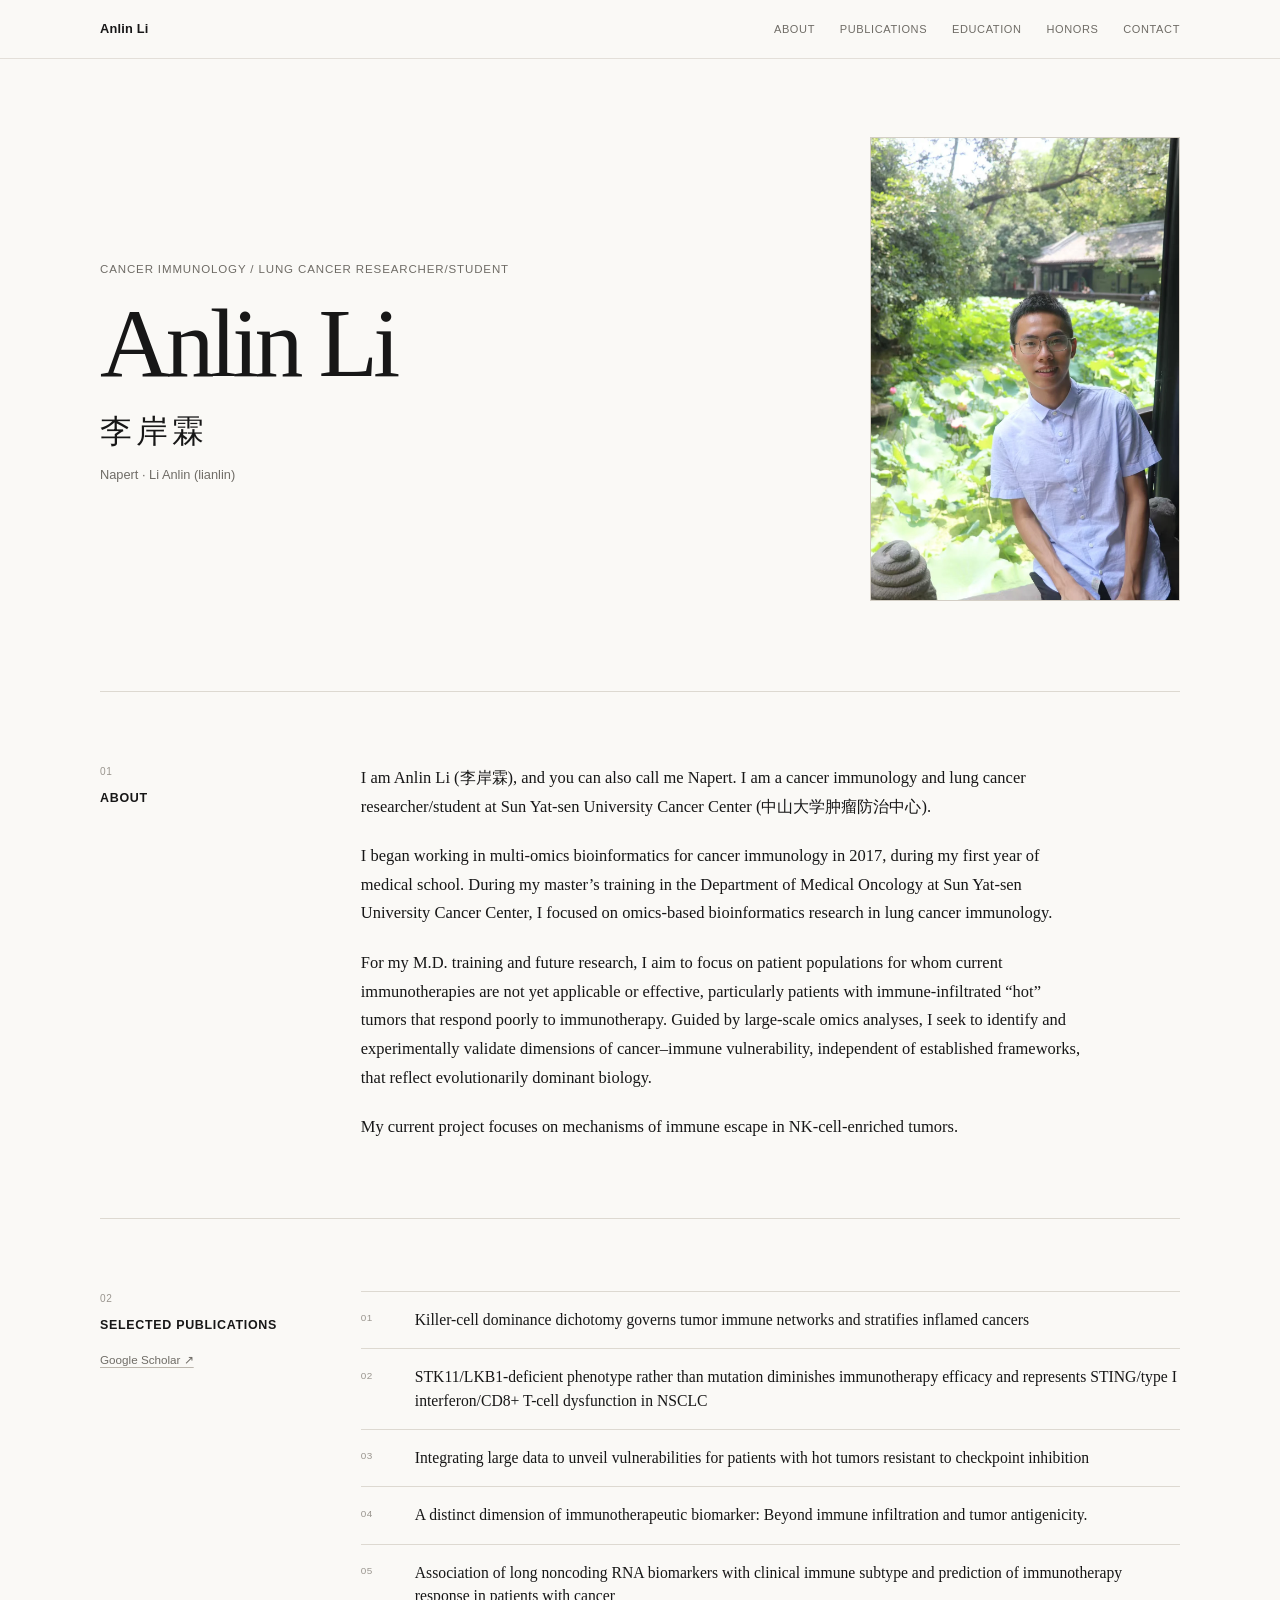
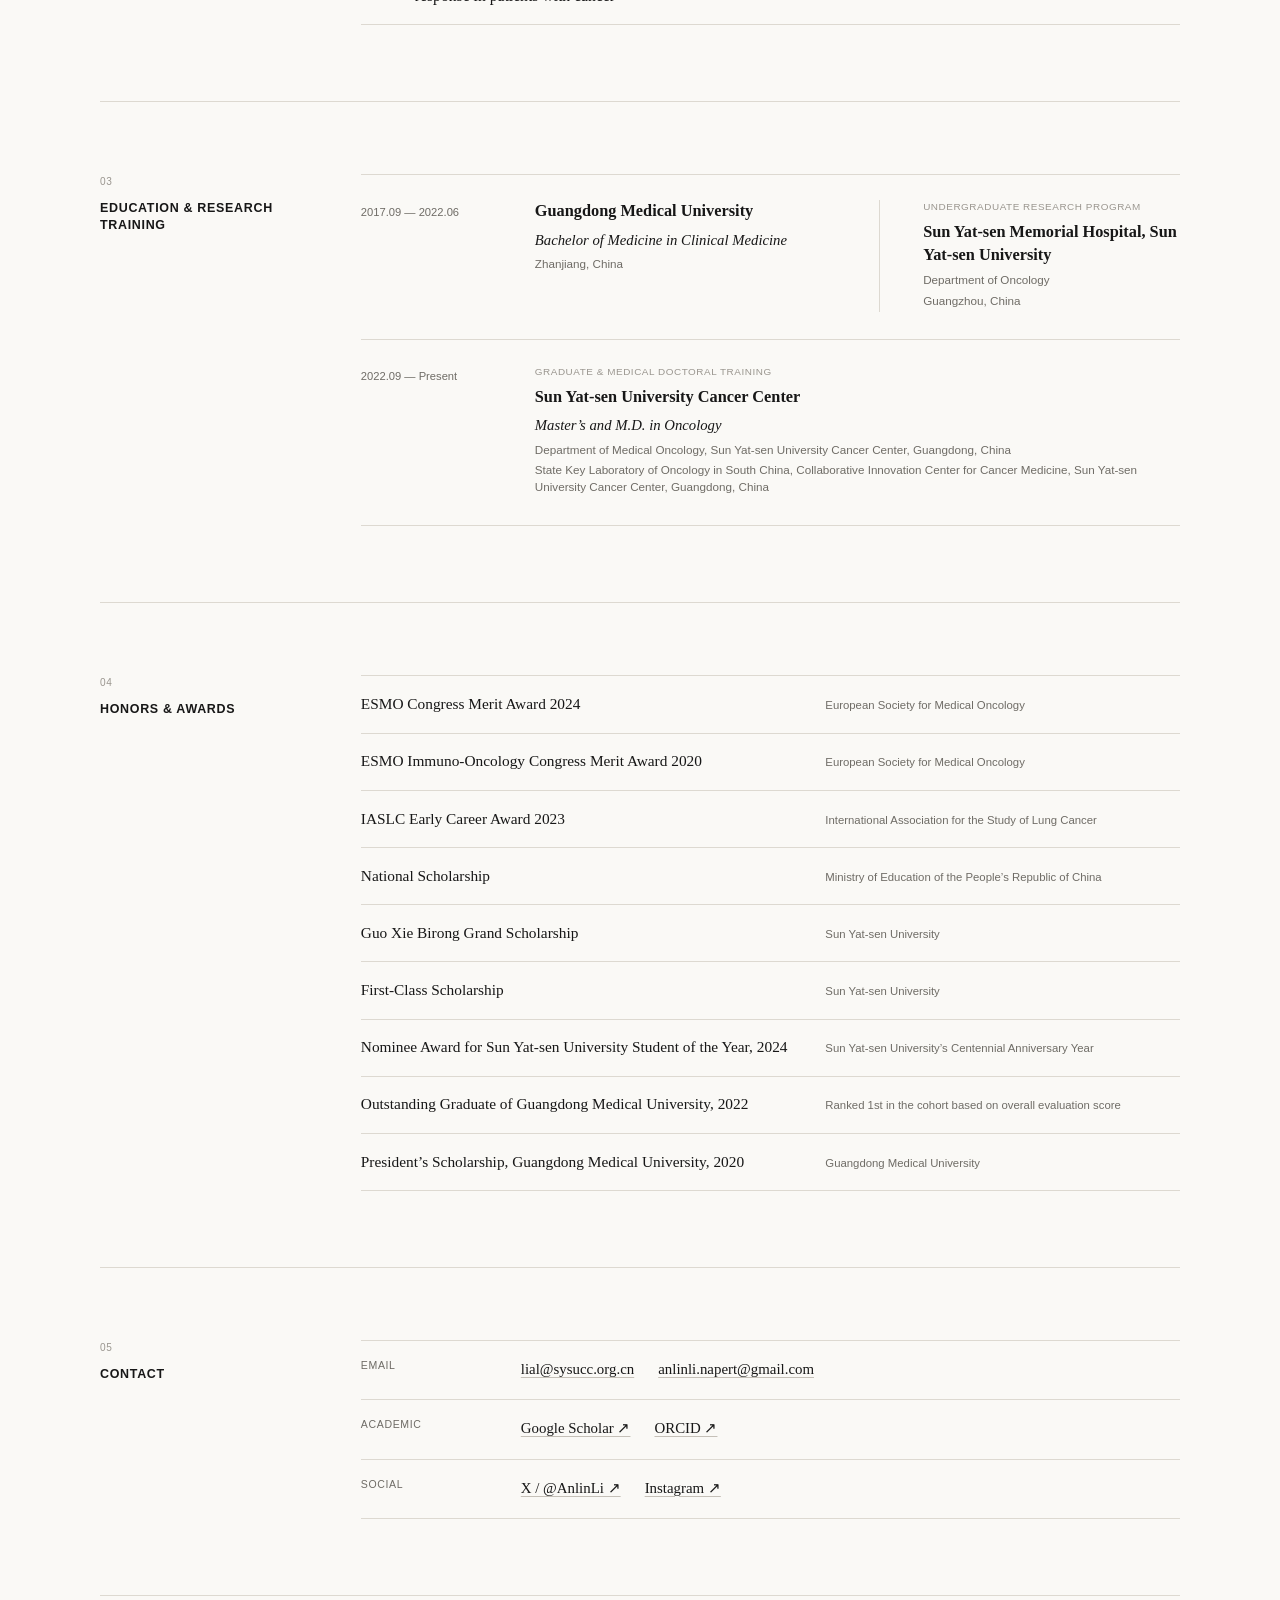
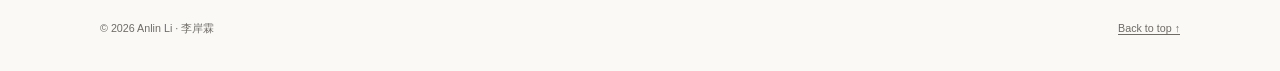
==== commit 3f80a3eb: "Update biography, selected publications, awards, and name aliases" ====
--- a/index.html
+++ b/index.html
@@ -4,13 +4,13 @@
   <meta charset="utf-8" />
   <meta name="viewport" content="width=device-width, initial-scale=1" />
   <meta name="theme-color" content="#faf9f6" />
-  <meta name="description" content="Anlin Li (李岸霖), also known as Anlin Napert Li, researches cancer immunology and lung cancer at Sun Yat-sen University Cancer Center (中山大学肿瘤防治中心)." />
+  <meta name="description" content="Anlin Li (李岸霖), also known as Napert or Li Anlin (lianlin), is a cancer immunology and lung cancer researcher/student at Sun Yat-sen University Cancer Center." />
   <meta name="author" content="Anlin Li (李岸霖)" />
   <meta name="robots" content="index, follow, max-image-preview:large" />
   <link rel="canonical" href="https://nptl1201.github.io/" />
 
-  <meta property="og:title" content="Anlin Li（李岸霖）| Cancer Immunology" />
-  <meta property="og:description" content="Anlin Li (李岸霖), also known as Anlin Napert Li, researches cancer immunology and lung cancer at Sun Yat-sen University Cancer Center (中山大学肿瘤防治中心)." />
+  <meta property="og:title" content="Anlin Li (Napert) · 李岸霖 | Cancer Immunology" />
+  <meta property="og:description" content="Anlin Li (李岸霖), also known as Napert or Li Anlin (lianlin), is a cancer immunology and lung cancer researcher/student at Sun Yat-sen University Cancer Center." />
   <meta property="og:type" content="profile" />
   <meta property="og:url" content="https://nptl1201.github.io/" />
   <meta property="og:image" content="https://nptl1201.github.io/assets/anlin-li.jpg" />
@@ -20,12 +20,12 @@
   <meta property="og:image:alt" content="Portrait of Anlin Li (李岸霖)" />
   <meta property="og:site_name" content="Anlin Li（李岸霖）" />
   <meta name="twitter:card" content="summary_large_image" />
-  <meta name="twitter:title" content="Anlin Li（李岸霖）| Cancer Immunology" />
-  <meta name="twitter:description" content="Anlin Li (李岸霖), also known as Anlin Napert Li, researches cancer immunology and lung cancer at Sun Yat-sen University Cancer Center (中山大学肿瘤防治中心)." />
+  <meta name="twitter:title" content="Anlin Li (Napert) · 李岸霖 | Cancer Immunology" />
+  <meta name="twitter:description" content="Anlin Li (李岸霖), also known as Napert or Li Anlin (lianlin), is a cancer immunology and lung cancer researcher/student at Sun Yat-sen University Cancer Center." />
   <meta name="twitter:image" content="https://nptl1201.github.io/assets/anlin-li.jpg" />
   <meta name="twitter:image:alt" content="Portrait of Anlin Li (李岸霖)" />
 
-  <title>Anlin Li（李岸霖）| Cancer Immunology</title>
+  <title>Anlin Li (Napert) · 李岸霖 | Cancer Immunology</title>
   <link rel="icon" href="assets/favicon.svg" type="image/svg+xml" />
   <link rel="stylesheet" href="style.css" />
   <script type="application/ld+json">
@@ -36,6 +36,9 @@
   "name": "Anlin Li（李岸霖）",
   "alternateName": [
     "Anlin Li",
+    "Napert",
+    "Li Anlin",
+    "lianlin",
     "Anlin Napert Li",
     "Anlin (Napert) Li",
     "李岸霖",
@@ -49,7 +52,8 @@
   "@context": "https://schema.org",
   "@type": "ProfilePage",
   "@id": "https://nptl1201.github.io/#profile",
-  "name": "Anlin Li（李岸霖）| Cancer Immunology",
+  "name": "Anlin Li (Napert) · 李岸霖 | Cancer Immunology",
+  "dateModified": "2026-10-04T23:35:00+08:00",
   "url": "https://nptl1201.github.io/",
   "isPartOf": {
     "@id": "https://nptl1201.github.io/#website"
@@ -69,6 +73,9 @@
     "givenName": "Anlin",
     "familyName": "Li",
     "alternateName": [
+      "Napert",
+      "Li Anlin",
+      "lianlin",
       "Anlin Napert Li",
       "Anlin (Napert) Li",
       "Napert Li",
@@ -76,8 +83,8 @@
     ],
     "url": "https://nptl1201.github.io/",
     "image": "https://nptl1201.github.io/assets/anlin-li.jpg",
-    "jobTitle": "Cancer Immunology / Lung Cancer Researcher",
-    "description": "Anlin Li (李岸霖), also known as Anlin Napert Li, researches cancer immunology and lung cancer at Sun Yat-sen University Cancer Center (中山大学肿瘤防治中心).",
+    "jobTitle": "Cancer Immunology / Lung Cancer Researcher/Student",
+    "description": "Anlin Li (李岸霖), also known as Napert or Li Anlin (lianlin), is a cancer immunology and lung cancer researcher/student at Sun Yat-sen University Cancer Center (中山大学肿瘤防治中心).",
     "affiliation": {
       "@type": "Organization",
       "name": "Sun Yat-sen University Cancer Center",
@@ -114,9 +121,10 @@
   <main id="main">
     <section class="hero page-width" aria-labelledby="hero-title">
       <div class="hero-copy">
-        <p class="role">Cancer Immunology / Lung Cancer Researcher</p>
+        <p class="role">Cancer Immunology / Lung Cancer Researcher/Student</p>
         <h1 id="hero-title">Anlin Li</h1>
         <p class="chinese-name" lang="zh-Hans">李岸霖</p>
+        <p class="name-variants">Napert · Li Anlin (lianlin)</p>
       </div>
 
       <figure class="portrait">
@@ -133,7 +141,7 @@
         <h2 id="about-title">About</h2>
       </header>
       <div class="section-content biography">
-        <p>I am Anlin Li (<span lang="zh-Hans">李岸霖</span>), also known as Anlin Napert Li, a cancer immunology and lung cancer researcher at Sun Yat-sen University Cancer Center (<span lang="zh-Hans">中山大学肿瘤防治中心</span>).</p>
+        <p>I am Anlin Li (<span lang="zh-Hans">李岸霖</span>), and you can also call me Napert. I am a cancer immunology and lung cancer researcher/student at Sun Yat-sen University Cancer Center (<span lang="zh-Hans">中山大学肿瘤防治中心</span>).</p>
         <p>I began working in multi-omics bioinformatics for cancer immunology in 2017, during my first year of medical school. During my master’s training in the Department of Medical Oncology at Sun Yat-sen University Cancer Center, I focused on omics-based bioinformatics research in lung cancer immunology.</p>
         <p>For my M.D. training and future research, I aim to focus on patient populations for whom current immunotherapies are not yet applicable or effective, particularly patients with immune-infiltrated “hot” tumors that respond poorly to immunotherapy. Guided by large-scale omics analyses, I seek to identify and experimentally validate dimensions of cancer–immune vulnerability, independent of established frameworks, that reflect evolutionarily dominant biology.</p>
         <p>My current project focuses on mechanisms of immune escape in NK-cell-enriched tumors.</p>
@@ -153,7 +161,6 @@
         <li><span>STK11/LKB1-deficient phenotype rather than mutation diminishes immunotherapy efficacy and represents STING/type I interferon/CD8+ T-cell dysfunction in NSCLC</span></li>
         <li><span>Integrating large data to unveil vulnerabilities for patients with hot tumors resistant to checkpoint inhibition</span></li>
         <li><span>A distinct dimension of immunotherapeutic biomarker: Beyond immune infiltration and tumor antigenicity.</span></li>
-        <li><span>Association of survival and immune-related biomarkers with immunotherapy in patients with non–small cell lung cancer: A meta-analysis and individual patient–level analysis</span></li>
         <li><span>Association of long noncoding RNA biomarkers with clinical immune subtype and prediction of immunotherapy response in patients with cancer</span></li>
       </ol>
     </section>
@@ -206,6 +213,9 @@
         <li><strong>National Scholarship</strong><span>Ministry of Education of the People’s Republic of China</span></li>
         <li><strong>Guo Xie Birong Grand Scholarship</strong><span>Sun Yat-sen University</span></li>
         <li><strong>First-Class Scholarship</strong><span>Sun Yat-sen University</span></li>
+        <li><strong>Nominee Award for Sun Yat-sen University Student of the Year, 2024</strong><span>Sun Yat-sen University’s Centennial Anniversary Year</span></li>
+        <li><strong>Outstanding Graduate of Guangdong Medical University, 2022</strong><span>Ranked 1st in the cohort based on overall evaluation score</span></li>
+        <li><strong>President’s Scholarship, Guangdong Medical University, 2020</strong><span>Guangdong Medical University</span></li>
       </ul>
     </section>
 
--- a/style.css
+++ b/style.css
@@ -137,6 +137,12 @@
   line-height: 1.4;
   font-weight: 400;
   letter-spacing: .12em;
+}
+.name-variants {
+  margin: .65rem 0 0;
+  font-family: var(--sans);
+  font-size: .8rem;
+  color: var(--muted);
 }
 .small-link {
   font-family: var(--sans);
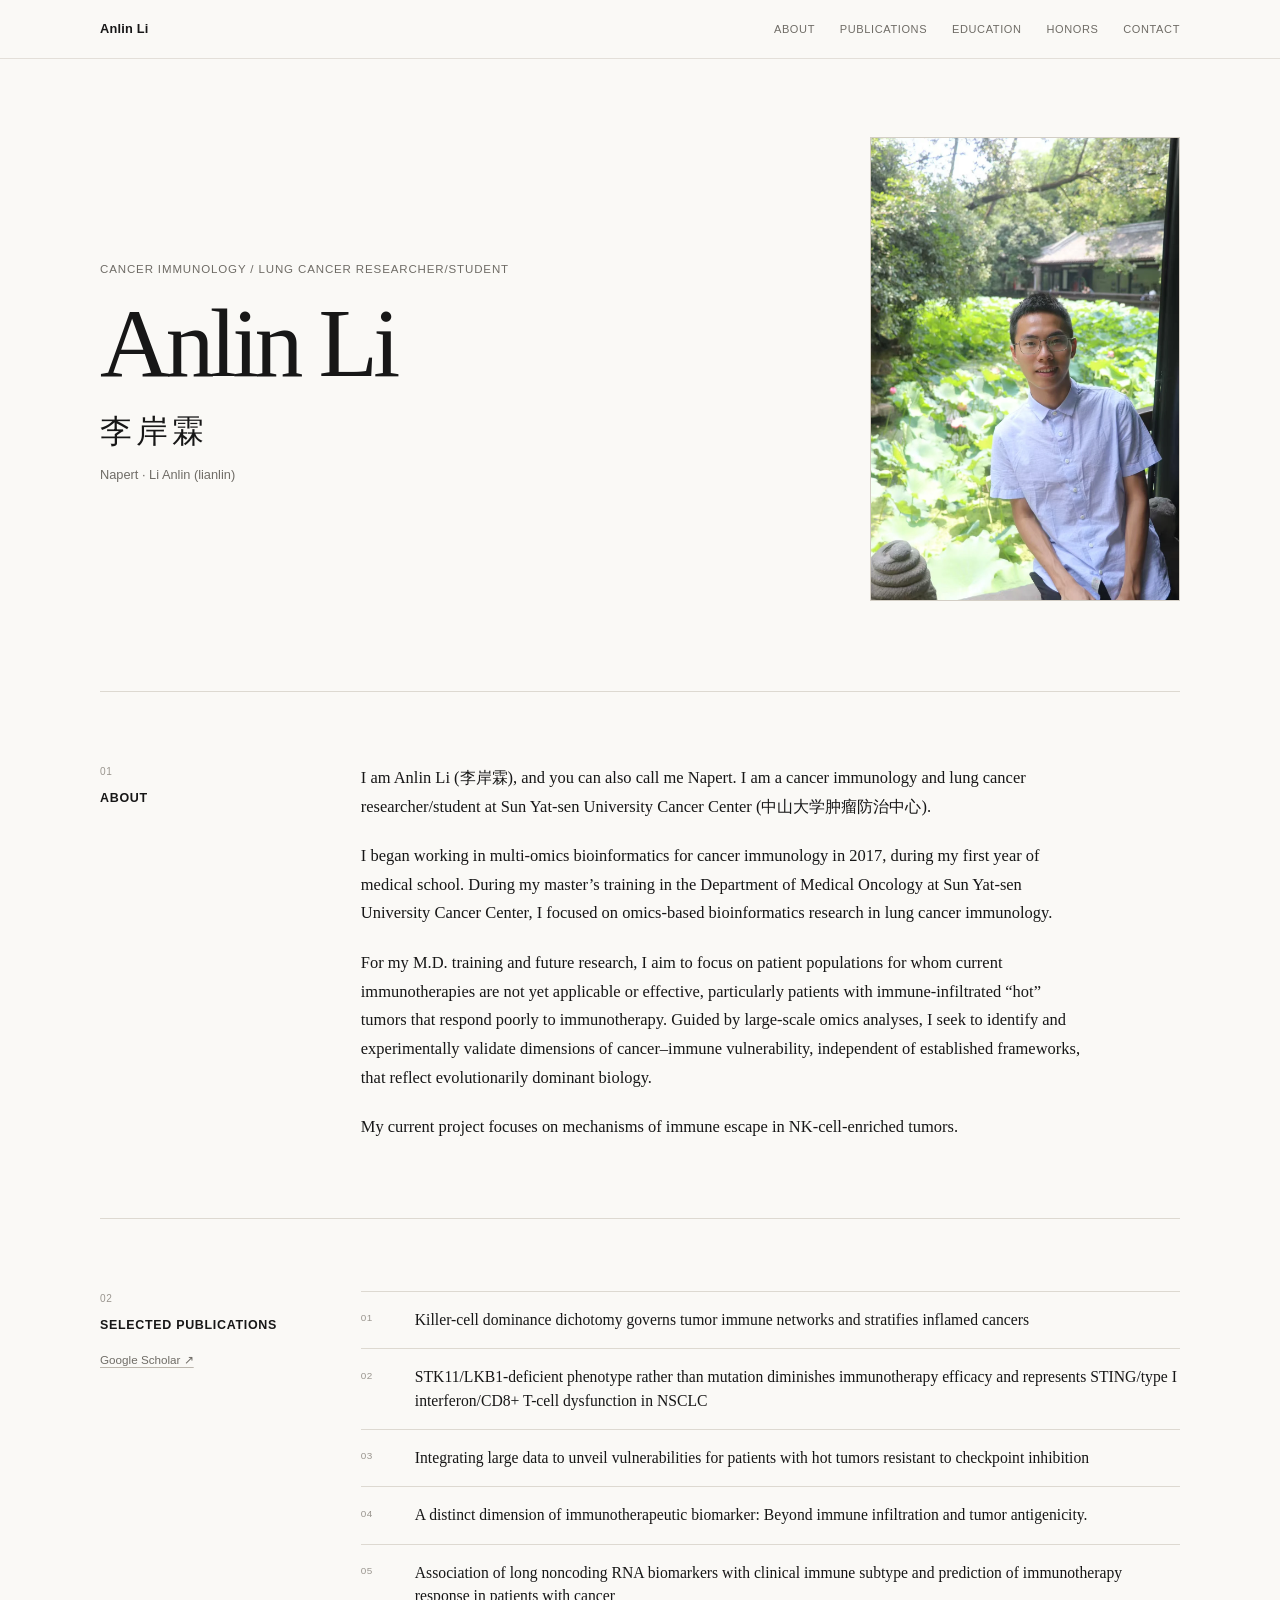
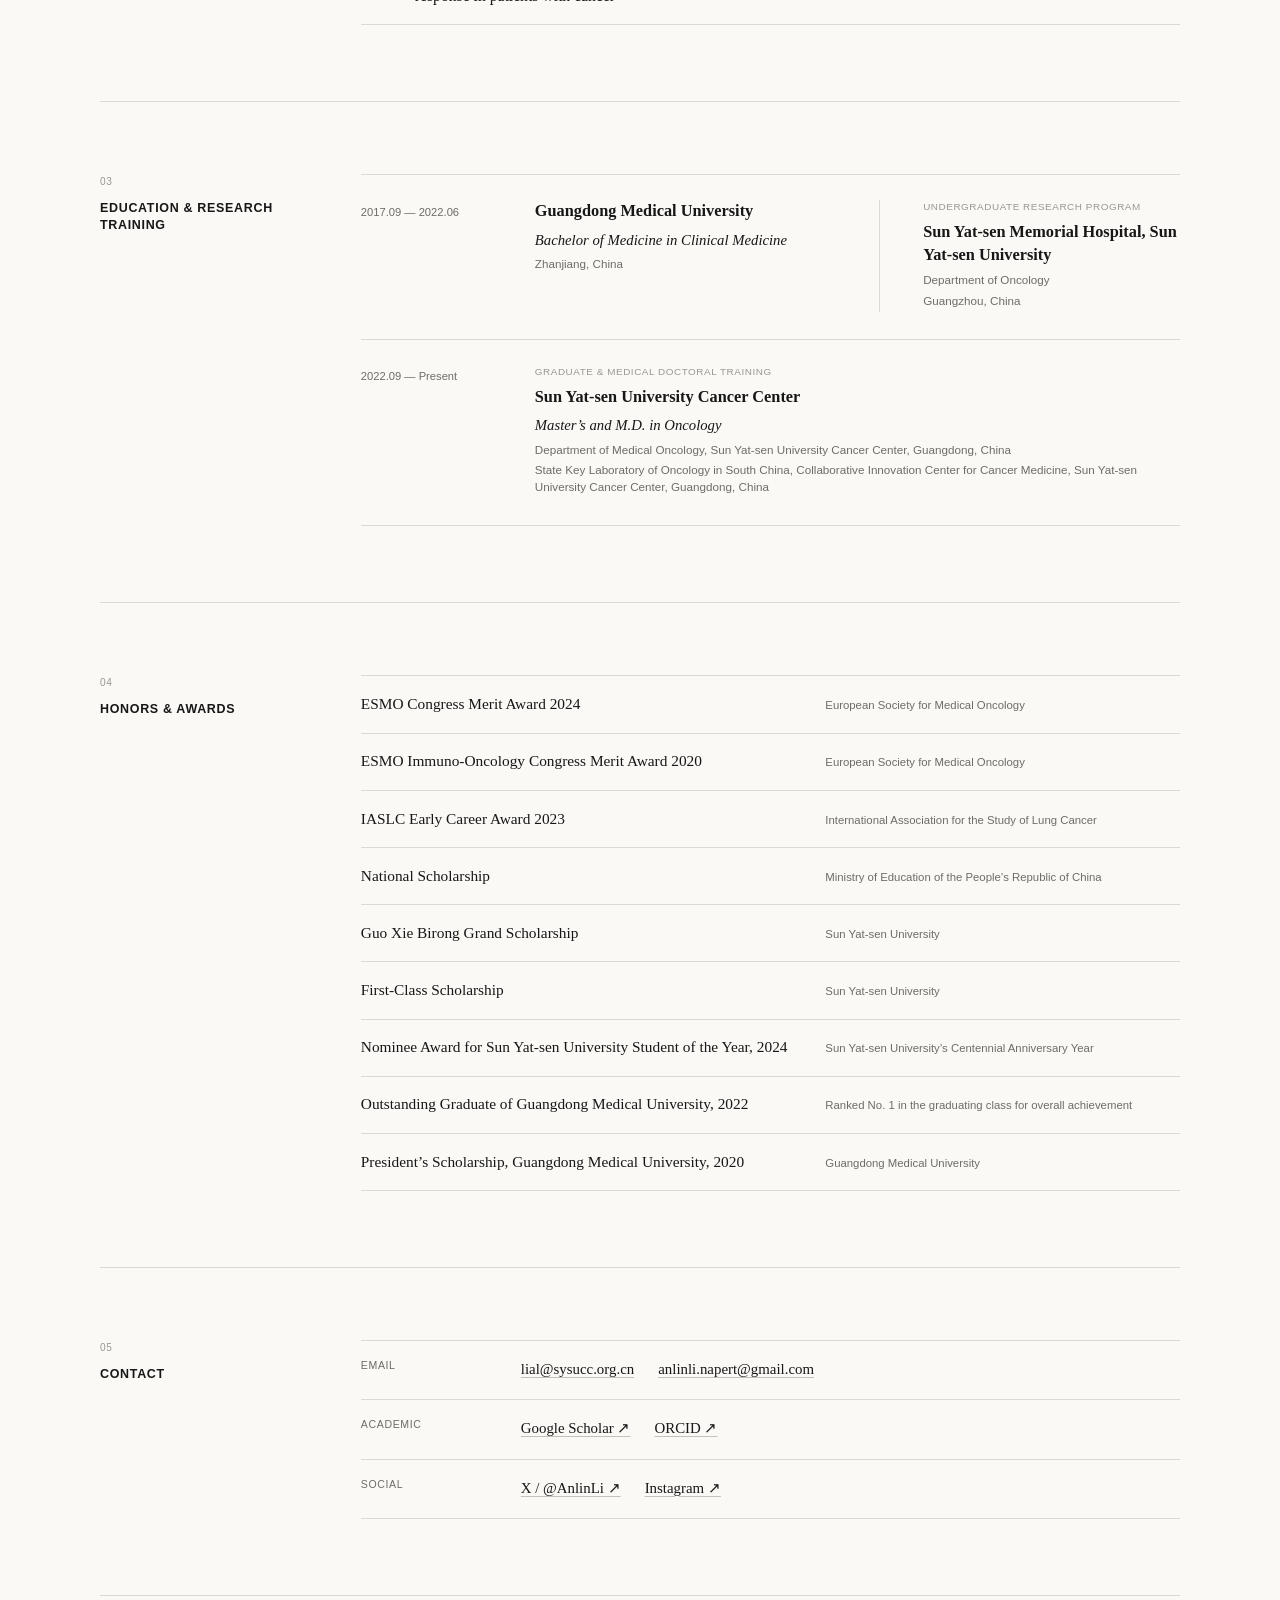
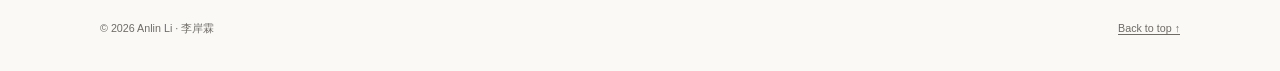
==== commit 495e59b7: "Polish Outstanding Graduate award wording" ====
--- a/index.html
+++ b/index.html
@@ -53,7 +53,7 @@
   "@type": "ProfilePage",
   "@id": "https://nptl1201.github.io/#profile",
   "name": "Anlin Li (Napert) · 李岸霖 | Cancer Immunology",
-  "dateModified": "2026-10-04T23:35:00+08:00",
+  "dateModified": "2026-10-04T23:39:00+08:00",
   "url": "https://nptl1201.github.io/",
   "isPartOf": {
     "@id": "https://nptl1201.github.io/#website"
@@ -214,7 +214,7 @@
         <li><strong>Guo Xie Birong Grand Scholarship</strong><span>Sun Yat-sen University</span></li>
         <li><strong>First-Class Scholarship</strong><span>Sun Yat-sen University</span></li>
         <li><strong>Nominee Award for Sun Yat-sen University Student of the Year, 2024</strong><span>Sun Yat-sen University’s Centennial Anniversary Year</span></li>
-        <li><strong>Outstanding Graduate of Guangdong Medical University, 2022</strong><span>Ranked 1st in the cohort based on overall evaluation score</span></li>
+        <li><strong>Outstanding Graduate of Guangdong Medical University, 2022</strong><span>Ranked No. 1 in the graduating class for overall achievement</span></li>
         <li><strong>President’s Scholarship, Guangdong Medical University, 2020</strong><span>Guangdong Medical University</span></li>
       </ul>
     </section>
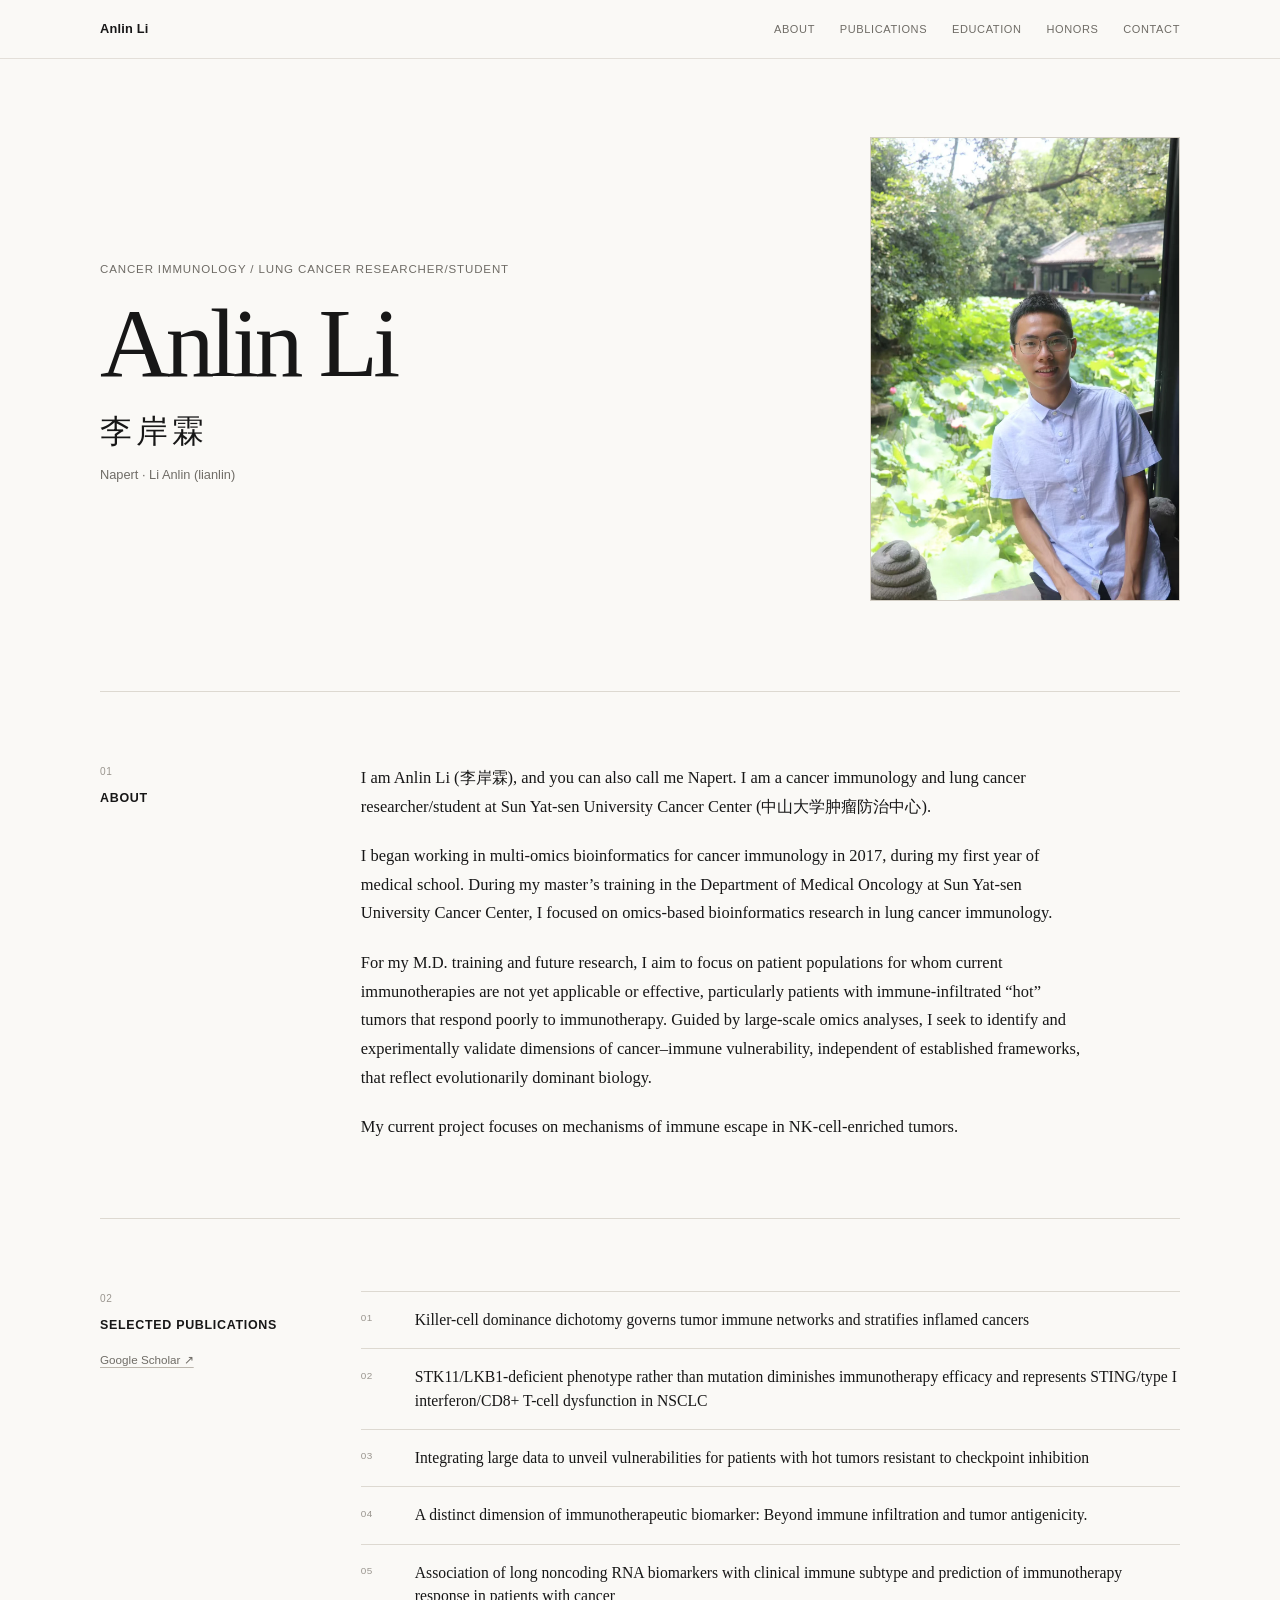
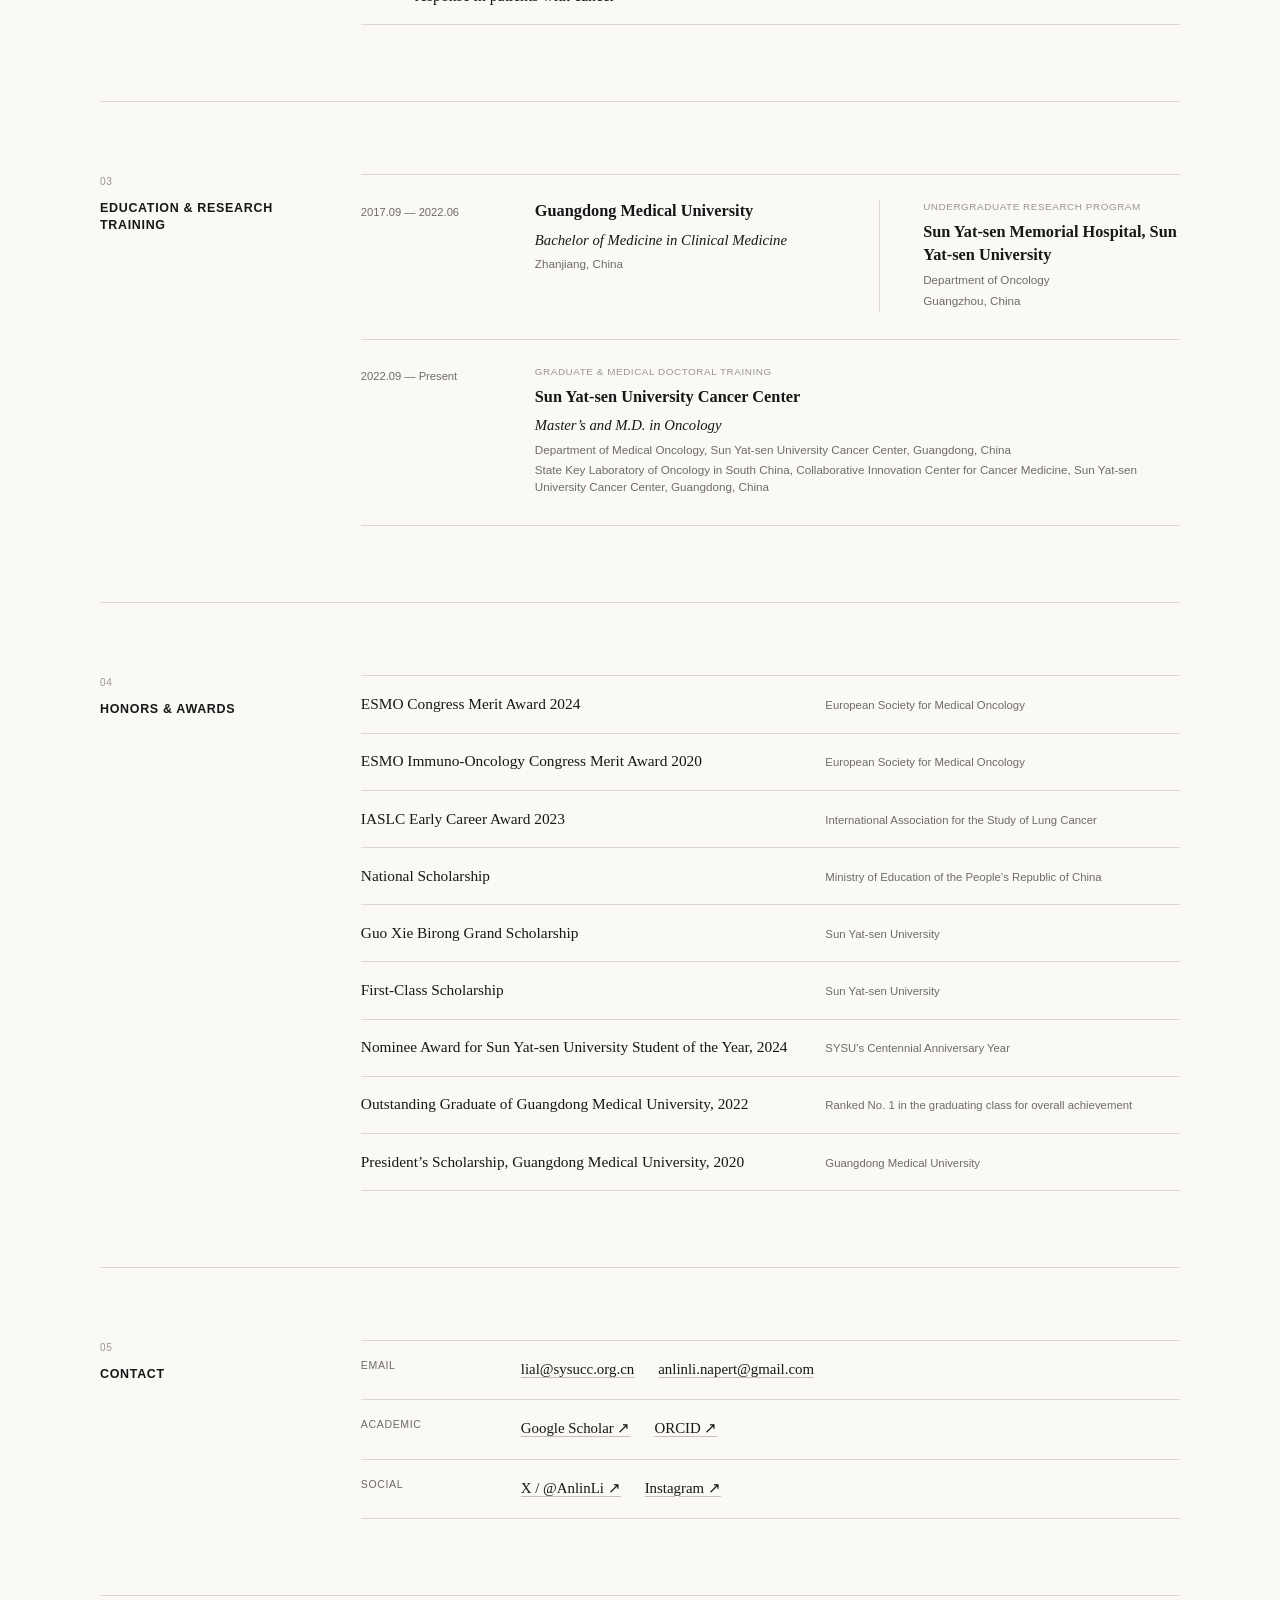
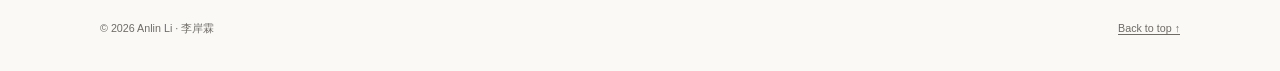
==== commit 8b551acb: "Use SYSU abbreviation in centennial award note" ====
--- a/index.html
+++ b/index.html
@@ -213,7 +213,7 @@
         <li><strong>National Scholarship</strong><span>Ministry of Education of the People’s Republic of China</span></li>
         <li><strong>Guo Xie Birong Grand Scholarship</strong><span>Sun Yat-sen University</span></li>
         <li><strong>First-Class Scholarship</strong><span>Sun Yat-sen University</span></li>
-        <li><strong>Nominee Award for Sun Yat-sen University Student of the Year, 2024</strong><span>Sun Yat-sen University’s Centennial Anniversary Year</span></li>
+        <li><strong>Nominee Award for Sun Yat-sen University Student of the Year, 2024</strong><span>SYSU's Centennial Anniversary Year</span></li>
         <li><strong>Outstanding Graduate of Guangdong Medical University, 2022</strong><span>Ranked No. 1 in the graduating class for overall achievement</span></li>
         <li><strong>President’s Scholarship, Guangdong Medical University, 2020</strong><span>Guangdong Medical University</span></li>
       </ul>
